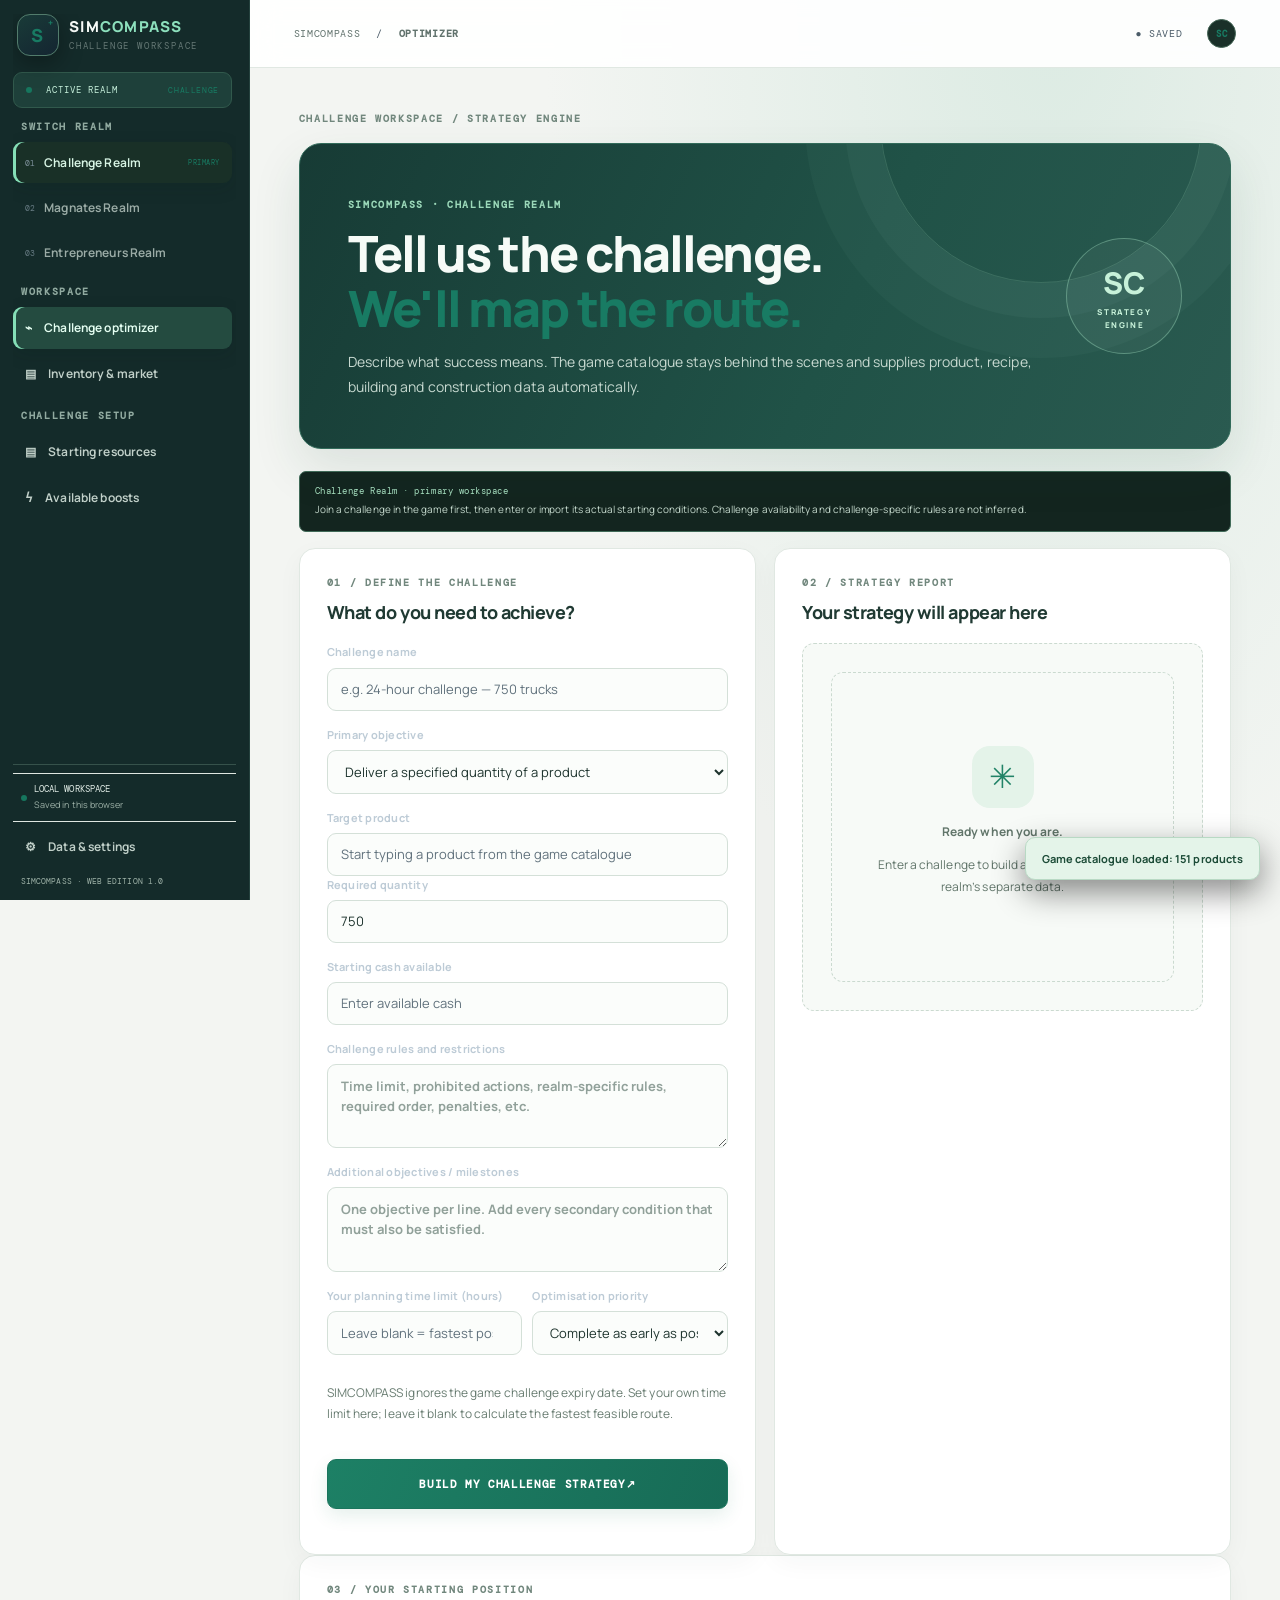
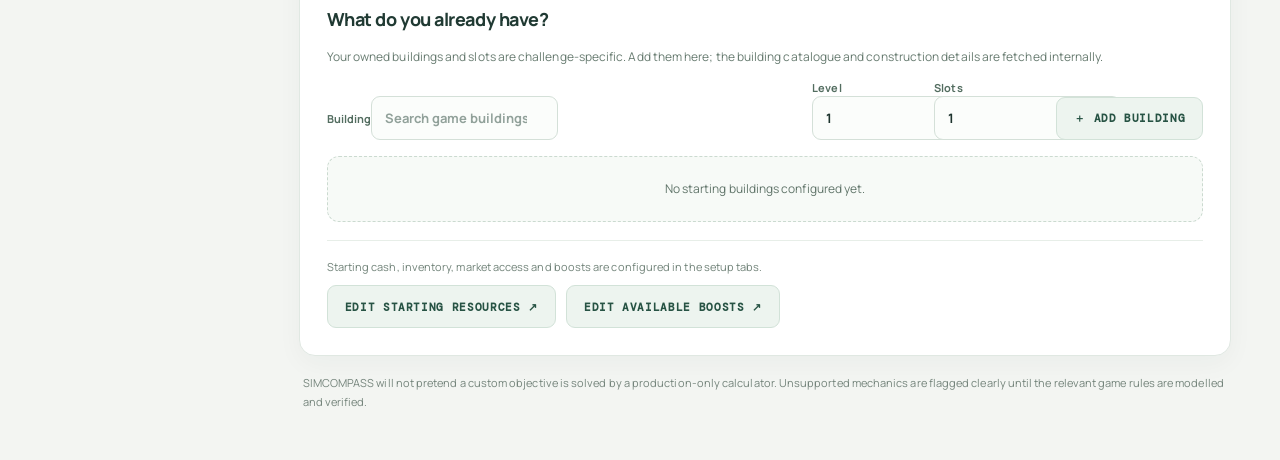
==== index.html @ bd87b974 "Clarify user-controlled time limit and ignore game expiry" ====
<!doctype html>
<html lang="en"><head><meta charset="utf-8"><meta name="viewport" content="width=device-width,initial-scale=1"><meta name="theme-color" content="#0b1218"><meta name="description" content="SIMCOMPASS — Sim Companies production planning and Challenge Realm optimizer"><title>SIMCOMPASS | Challenge Control</title><link rel="stylesheet" href="styles.css"></head>
<body><div class="layout">
<aside class="sidebar" id="sidebar"><div class="sidebar-scroll"><a class="brand" href="#"><span class="mark">S<span>+</span></span><span>SIM<span class="mint">COMPASS</span><small>CHALLENGE CONTROL</small></span></a><div class="realm"><i></i> ACTIVE REALM <b id="activeRealmLabel">CHALLENGE</b></div><p class="navlabel">SWITCH REALM</p><nav class="realm-switcher" aria-label="Game realm selector"><button class="nav realm-choice active" data-realm="challenge"><span>01</span> Challenge Realm <small>PRIMARY</small></button><button class="nav realm-choice" data-realm="magnates"><span>02</span> Magnates Realm</button><button class="nav realm-choice" data-realm="entrepreneurs"><span>03</span> Entrepreneurs Realm</button></nav><p class="navlabel">WORKSPACE</p><nav><button class="nav active" data-page="optimizer">⌁　Challenge optimizer</button><button class="nav" data-page="inventory">▤　Inventory & market</button></nav><p class="navlabel">CHALLENGE SETUP</p><nav><button class="nav" data-page="inventory">▤　Starting resources</button><button class="nav" data-page="boosts">ϟ　Available boosts</button></nav></div><div class="sidebottom"><div class="local"><i></i><span><b>LOCAL WORKSPACE</b><small>Saved in this browser</small></span></div><button class="nav" data-page="settings">⚙　Data & settings</button><small class="version">SIMCOMPASS · WEB EDITION 1.0</small></div></aside>
<main><header class="top"><button id="menu" class="menubtn">☰</button><div>SIMCOMPASS <span>/</span> <b id="crumb">OPTIMIZER</b></div><div class="topright"><span id="saved">● SAVED</span><b class="avatar">SC</b></div></header><div class="content">
<section class="page" id="dashboard"><p class="eyebrow">COMMAND CENTER / 01</p><div class="hero"><div><h1>Plan smarter.<br><em>Finish faster.</em></h1><p>Your Sim Companies Challenge Realm operations, brought into one control room.</p></div><div class="seal">SC<small>STRATEGY<br>CONSOLE</small></div></div><div class="notice"><b>i</b><span><strong>Workspace ready. Add verified game data to begin.</strong><small>SIMCOMPASS does not invent product recipes, building times or market prices. Populate the database with current in-game values.</small></span></div>
<div class="sectiontitle"><div><p class="eyebrow">AT A GLANCE</p><h2>Operations overview</h2></div><small>YOUR WORKSPACE</small></div><div class="stats"><article><label>PRODUCTS</label><strong id="nProducts">0</strong><small>Product records</small></article><article><label>RECIPES</label><strong id="nRecipes">0</strong><small>Production routes</small></article><article><label>BUILDING SLOTS</label><strong id="nBuildings">0</strong><small>Configured capacity</small></article><article><label>BOOSTS</label><strong id="nBoosts">0</strong><small>Saved boost records</small></article></div>
<div class="columns"><article class="panel"><p class="eyebrow">QUICK ACCESS</p><h3>Strategy workspace</h3><button class="quick" data-go="optimizer"><b>⌁</b><span><strong>Launch challenge optimizer</strong><small>Calculate a production plan</small></span>↗</button><button class="quick" data-go="inventory"><b>▤</b><span><strong>Update inventory & market</strong><small>Stock, prices and availability</small></span>↗</button><button class="quick" data-go="boosts"><b>ϟ</b><span><strong>Configure boosts</strong><small>Duration and stacking behavior</small></span>↗</button></article><article class="panel"><p class="eyebrow">DATA READINESS</p><h3>Database checklist</h3><div class="progress"><i id="progress"></i></div><div id="checklist"></div><small class="hint">Results depend on the accuracy and completeness of your entered data.</small></article></div><footer>INDEPENDENT COMMUNITY TOOL · NOT AFFILIATED WITH SIM COMPANIES</footer></section>
<section class="page active" id="optimizer">
<p class="eyebrow">CHALLENGE WORKSPACE / STRATEGY ENGINE</p>
<div class="challenge-hero"><div><span class="eyebrow">SIMCOMPASS · CHALLENGE REALM</span><h1>Tell us the challenge.<br><em>We'll map the route.</em></h1><p class="sub">Describe what success means. The game catalogue stays behind the scenes and supplies product, recipe, building and construction data automatically.</p></div><div class="challenge-orbit"><span>SC</span><small>STRATEGY<br>ENGINE</small></div></div>
<div class="realm-notice" id="realmModeNotice"><strong>Challenge Realm · primary workspace</strong> Join a challenge in the game first, then enter or import its actual starting conditions. SIMCOMPASS will not assume a challenge exists before you join one.</div><div class="challenge-grid">
<article class="panel challenge-input-panel">
<p class="eyebrow">01 / DEFINE THE CHALLENGE</p><h3>What do you need to achieve?</h3>
<form id="challengeForm" class="form">
<label>Challenge name<input id="challengeTitle" placeholder="e.g. 24-hour challenge — 750 trucks"></label>
<label>Primary objective<select id="objectiveType">
<option value="deliver">Deliver a specified quantity of a product</option>
<option value="revenue">Generate a revenue target</option>
<option value="profit">Earn a net profit target</option>
<option value="company_value">Reach a company value / valuation</option>
<option value="research">Complete research / unlock technology</option>
<option value="construction">Build or upgrade specified buildings</option>
<option value="assets">Acquire or hold specified assets</option>
<option value="contracts">Complete contracts / orders</option>
<option value="multi">Multiple objectives / milestone challenge</option>
<option value="custom">Other / custom challenge</option>
</select></label>
<div id="deliverFields"><label>Target product<input id="target" list="productNames" placeholder="Start typing a product from the game catalogue"><datalist id="productNames"></datalist></label><label>Required quantity<input id="quantity" type="number" min="0.0001" step="any" value="750"></label></div>
<div id="genericFields" hidden><label>Exact success condition<textarea id="goalDescription" rows="3" placeholder="Describe the target exactly as shown in the challenge, including thresholds and conditions."></textarea></label><div class="two"><label>Target amount / threshold<input id="goalAmount" type="number" min="0" step="any" placeholder="If applicable"></label><label>Unit / measurement<input id="goalUnit" placeholder="e.g. cash, points, buildings"></label></div></div>
<label>Starting cash available<input id="budget" type="number" min="0" step="any" placeholder="Enter available cash"></label>
<label>Challenge rules and restrictions<textarea id="challengeRules" rows="3" placeholder="Time limit, prohibited actions, realm-specific rules, required order, penalties, etc."></textarea></label>
<label>Additional objectives / milestones<textarea id="extraObjectives" rows="3" placeholder="One objective per line. Add every secondary condition that must also be satisfied."></textarea></label>
<div class="two"><label>Your planning time limit (hours)<input id="deadline" type="number" min="0.01" step="any" placeholder="Leave blank = fastest possible"></label><label>Optimisation priority<select id="objective"><option value="time">Complete as early as possible</option><option value="cost">Minimise cash required</option><option value="balanced">Balanced time and cash</option></select></label></div>
<p class="muted">SIMCOMPASS ignores the game challenge expiry date. Set your own time limit here; leave it blank to calculate the fastest feasible route.</p><button class="primary" type="submit">BUILD MY CHALLENGE STRATEGY <span>↗</span></button>
</form></article>
<article class="panel challenge-output-panel"><p class="eyebrow">02 / STRATEGY REPORT</p><h3 id="resultTitle">Your strategy will appear here</h3><div id="result" class="empty strategy-empty"><div class="empty-icon">✳</div><b>Ready when you are.</b><p>Once you enter the challenge, SIMCOMPASS will check the available game data, identify missing inputs and build a plan only where the mechanics and data support it.</p></div></article>
</div>
<article class="panel setup-panel"><div class="panel-heading"><div><p class="eyebrow">03 / YOUR STARTING POSITION</p><h3>What do you already have?</h3><p class="muted">Your owned buildings and slots are challenge-specific. Add them here; the building catalogue and construction details are fetched internally.</p></div></div>
<div class="owned-building-entry"><label>Building<input id="ownedBuildingName" list="buildingNames" placeholder="Search game buildings"><datalist id="buildingNames"></datalist></label><label>Level<input id="ownedBuildingLevel" type="number" min="1" step="1" value="1"></label><label>Slots<input id="ownedBuildingSlots" type="number" min="0" step="1" value="1"></label><button class="secondary" id="addOwnedBuilding" type="button">＋ ADD BUILDING</button></div>
<div id="ownedBuildingList" class="owned-building-list"><p class="empty">No starting buildings configured yet.</p></div>
<div class="setup-footer"><span>Starting cash, inventory, market access and boosts are configured in the setup tabs.</span><button class="secondary" data-go="inventory">EDIT STARTING RESOURCES ↗</button><button class="secondary" data-go="boosts">EDIT AVAILABLE BOOSTS ↗</button></div>
</article>
<p class="engine-disclaimer">SIMCOMPASS will not pretend a custom objective is solved by a production-only calculator. Unsupported mechanics are flagged clearly until the relevant game rules are modelled and verified.</p>
</section>
<section class="page" id="products"><div class="pagehead"><div><p class="eyebrow">DATABASE / 03</p><h1>Product <em>catalogue</em></h1><p class="sub">Create and maintain product records.</p></div><button class="primary" data-add="products">＋ ADD PRODUCT</button></div><article class="panel"><div class="toolbar"><input id="searchProducts" placeholder="Search products…"><span id="productCount">0 records</span></div><div class="tablewrap"><table><thead><tr><th>PRODUCT</th><th>CATEGORY</th><th>UNIT</th><th>STATUS</th><th></th></tr></thead><tbody id="productsTable"></tbody></table></div></article></section>
<section class="page" id="recipes"><div class="pagehead"><div><p class="eyebrow">DATABASE / 04</p><h1>Production <em>recipes</em></h1><p class="sub">One product can have multiple production routes.</p></div><button class="primary" data-add="recipes">＋ ADD RECIPE</button></div><article class="panel"><div class="tablewrap"><table><thead><tr><th>OUTPUT</th><th>BUILDING</th><th>OUTPUT / RUN</th><th>DURATION</th><th>INPUTS</th><th></th></tr></thead><tbody id="recipesTable"></tbody></table></div></article></section>
<section class="page" id="buildings"><div class="pagehead"><div><p class="eyebrow">DATABASE / 05</p><h1>Building <em>manager</em></h1><p class="sub">Record production buildings, levels and available slots.</p></div><button class="primary" data-add="buildings">＋ ADD BUILDING</button></div><article class="panel"><div class="tablewrap"><table><thead><tr><th>BUILDING</th><th>CONSTRUCTION TIME</th><th>OWNED LEVEL</th><th>OWNED SLOTS</th><th>PRODUCTS</th><th>GAME DATA</th><th></th></tr></thead><tbody id="buildingsTable"></tbody></table></div></article></section>
<section class="page" id="boosts"><div class="pagehead"><div><p class="eyebrow">STRATEGY / 06</p><h1>Boost <em>manager</em></h1><p class="sub">Store multiple boosts, their effect, duration and stacking mode.</p></div><button class="primary" data-add="boosts">＋ ADD BOOST</button></div><article class="panel"><div class="tablewrap"><table><thead><tr><th>BOOST</th><th>SPEED BONUS</th><th>DURATION</th><th>STACKING</th><th></th></tr></thead><tbody id="boostsTable"></tbody></table></div></article><article class="panel note" id="boostRulesPanel"><p class="eyebrow">EFFECT-SCOPED BOOST SCHEDULER</p><h3>Configure boost coverage</h3><form id="boostRulesForm" class="form"><label>Boost name<input id="boostRuleName" required placeholder="e.g. Challenge-wide 2× boost"></label><div class="two"><label>Multiplier<input id="boostRuleMultiplier" type="number" min="0.01" step="any" value="2" required></label><label>Stacking rule<select id="boostRuleStack"><option value="multiply">Multiplicative</option><option value="add">Additive bonus</option><option value="highest">Highest effect only</option><option value="independent">Independent effects</option></select></label></div><div class="two"><label>Starts at<input id="boostRuleStart" type="datetime-local"></label><label>Ends at<input id="boostRuleEnd" type="datetime-local"></label></div><p class="eyebrow">SELECT AFFECTED SYSTEMS</p><div class="boost-effects"><label><input type="checkbox" id="boostProduction" checked> Production</label><label><input type="checkbox" id="boostRetail" checked> Retail</label><label><input type="checkbox" id="boostConstruction"> Construction</label><label><input type="checkbox" id="boostUpgrades"> Upgrades</label><label><input type="checkbox" id="boostMarket"> Market transactions</label></div><button class="primary">SAVE BOOST RULE</button></form><div id="boostRulesList" class="boost-rules-list"></div><p class="hint">Enter the actual game effect and timing. Unchecked categories remain unaffected.</p></article></section>
<section class="page" id="inventory"><div class="pagehead"><div><p class="eyebrow">OPERATIONS / 07</p><h1>Inventory <em>& market</em></h1><p class="sub">A clean view of what you own and the latest captured market prices.</p></div><button class="primary" data-add="inventory">＋ ADD STOCK</button></div><article class="panel"><div class="tablewrap"><table><thead><tr><th>PRODUCT</th><th>INVENTORY</th><th>MARKET PRICE / UNIT</th><th></th></tr></thead><tbody id="inventoryTable"></tbody></table></div></article></section>
<section class="page" id="settings"><p class="eyebrow">CONFIGURATION / 08</p><h1>Data & <em>settings</em></h1><p class="sub">Export backups, import data packages and preserve your workspace.</p><div class="columns"><article class="panel"><p class="eyebrow">PORTABLE DATA</p><h3>Backup & restore</h3><p class="muted">Export all records to JSON or import a previous backup.</p><button class="primary" id="export">EXPORT WORKSPACE ↓</button><label class="secondary filelabel">IMPORT JSON BACKUP<input type="file" id="import" accept=".json,application/json" hidden></label></article><article class="panel"><p class="eyebrow">REALM DATA BRIDGE</p><h3 id="realmBridgeTitle">Challenge Realm data</h3><p class="muted">Each realm has its own isolated SIMCOMPASS workspace. Import a SIMCOMPASS JSON backup for the selected realm; raw Sim Companies API responses are not yet supported by the import adapter.</p><div class="kv"><span>Selected realm</span><b id="bridgeRealmName">Challenge Realm</b></div><div class="kv"><span>Account connection</span><b class="amber">Not connected</b></div><div class="kv"><span>Sync method</span><b>Verified data import</b></div><div class="kv"><span>Realm isolation</span><b>Enabled</b></div><label class="secondary filelabel">IMPORT REALM BACKUP<input type="file" id="realmImport" accept=".json,application/json" hidden></label><div class="api-capture"><p class="eyebrow">LIVE GAME CONNECTION TEST</p><h4>Test automatic building-data access</h4><p class="muted">Tests the game’s read-only buildings endpoint using your existing browser session. If the browser blocks cross-site access, SIMCOMPASS will explain the limitation. This test does not place orders or change the game.</p><button class="primary" type="button" id="testLiveConnection">TEST LIVE BUILDINGS CONNECTION</button><div id="liveConnectionStatus" class="api-json-result" aria-live="polite">Not tested yet. One request maximum every five minutes.</div></div><div class="api-capture"><p class="eyebrow">AUTOMATIC API MAP</p><h4>Captured game data endpoints</h4><p class="muted">The connector records endpoint paths and JSON field names only. It does not copy cash, inventory or other private values in discovery mode.</p><div id="apiDiscoverySummary" class="api-json-result">No endpoint map imported yet.</div><button class="secondary" type="button" id="exportCapturedFeeds">COPY CAPTURED FEEDS ⧉</button></div><div class="api-capture"><p class="eyebrow">READ-ONLY API DISCOVERY</p><h4>Capture this realm's game data</h4><p class="muted">Paste the JSON response body from a Sim Companies data request. SIMCOMPASS will inspect its structure and save a local snapshot. It will not execute game actions or import credentials.</p><label for="apiJsonInput">API response JSON</label><textarea id="apiJsonInput" rows="7" placeholder='Paste only the response body here — not request headers, cookies, or tokens.' spellcheck="false"></textarea><button class="primary" type="button" id="analyzeApiJson">ANALYZE & SAVE SNAPSHOT</button><div id="apiJsonResult" class="api-json-result" aria-live="polite">No API response analysed yet.</div><details><summary>How to capture a response safely</summary><ol><li>Open Sim Companies and switch to the realm you want to inspect.</li><li>Press F12 in Chrome and select the Network tab, then choose Fetch/XHR.</li><li>Refresh the game page and open a request whose response clearly contains company, inventory, building or challenge data.</li><li>Copy only the Response body (JSON) and paste it above. Never copy Request Headers, Cookies, Authorization values or tokens.</li><li>Repeat separately for each realm. For Challenge Realm, join a challenge first so its challenge-specific data exists.</li></ol></details></div><p class="hint">Raw API responses are stored as isolated snapshots until their fields are verified and mapped. Never paste passwords, cookies, request headers, session tokens or authentication secrets. Live account linking is not enabled: Sim Companies does not publish a supported third-party OAuth flow, and its API guide restricts access to GET requests with a maximum of one request every five minutes.</p></article><article class="panel"><p class="eyebrow">APPLICATION STATUS</p><h3>Data integrity</h3><p class="muted">This is a browser-based local-first application. Each realm is stored separately in this browser; data is not automatically synchronized between devices.</p><div class="kv"><span>Schema</span><b>2.0 · realm-isolated</b></div><div class="kv"><span>Storage</span><b>Local browser storage</b></div><div class="kv"><span>Game data sync</span><b class="amber">Import / manual entry</b></div></article></div><article class="panel danger"><h3>Reset workspace</h3><p class="muted">Permanently clear all SIMCOMPASS records saved in this browser. Export a backup first if needed.</p><button class="dangerbtn" id="reset">RESET LOCAL DATA</button></article></section>

<section class="page" id="retail">
<p class="eyebrow">REVENUE ENGINE / 09</p><h1>Retail <em>pricing lab</em></h1>
<p class="sub">Test below-average retail prices against observed sales rates. Compare cash generation and contribution profit before committing inventory.</p>
<div class="retail-grid">
<article class="panel"><p class="eyebrow">PRODUCT SCENARIO</p><h3>Configure a retail test</h3>
<form id="retailForm" class="form">
<label>Finished product<input id="retailProduct" placeholder="e.g. Truck" required></label>
<div class="two"><label>Challenge Realm average price<input id="avgPrice" type="number" min="0.01" step="any" required></label><label>Unit cost / acquisition cost<input id="unitCost" type="number" min="0" step="any" required></label></div>
<div class="two"><label>Units available for retail<input id="retailStock" type="number" min="0" step="any" required></label><label>Units reserved for challenge<input id="reservedQty" type="number" min="0" step="any" value="0"></label></div>
<p class="eyebrow">PRICE TESTS — ENTER 2 OR 3 PRICES BELOW AVERAGE</p>
<div class="price-test"><label>Option A · selling price<input id="priceA" type="number" min="0.01" step="any" required></label><label>Expected sales / hour<input id="rateA" type="number" min="0" step="any" required placeholder="Enter observed estimate"></label></div>
<div class="price-test"><label>Option B · selling price<input id="priceB" type="number" min="0.01" step="any" required></label><label>Expected sales / hour<input id="rateB" type="number" min="0" step="any" required placeholder="Enter observed estimate"></label></div>
<div class="price-test"><label>Option C · selling price<input id="priceC" type="number" min="0.01" step="any" placeholder="Optional"></label><label>Expected sales / hour<input id="rateC" type="number" min="0" step="any" placeholder="Optional"></label></div>
<label>Retail boost multiplier<input id="retailMultiplier" type="number" min="0.01" step="any" value="1"></label>
<button class="primary">COMPARE PRICE STRATEGIES ↗</button></form>
<p class="hint">Sales rates must come from your observations or reliable challenge data. SIMCOMPASS will not invent demand based on price.</p></article>
<article class="panel"><p class="eyebrow">DECISION SUPPORT</p><h3 id="retailResultTitle">Awaiting price tests</h3><div id="retailResults" class="empty">Enter at least two price points and their expected sales rates to compare cash recovery, total contribution and sell-through time.</div></article>
</div>
<article class="panel note"><b>How the comparison works</b><p>Cash generation is price × units sold over time. Contribution profit is (selling price − unit cost) × units sold. Challenge-reserved stock is excluded from retail inventory. Retail boosts affect the sales-rate estimate only when the boost's verified game mechanic changes retail throughput.</p></article>
</section>
<section class="page" id="timeline">
<p class="eyebrow">EXECUTION / 10</p><h1>Action <em>timeline</em></h1><p class="sub">A live operations log for purchases, production, retail sales, construction, boosts and challenge deliveries.</p>
<article class="panel"><div class="pagehead"><div><p class="eyebrow">CHALLENGE OPERATIONS</p><h3>Action queue</h3></div></div>
<form id="actionForm" class="action-form"><input id="actionTime" type="datetime-local" required><select id="actionType"><option>Purchase</option><option>Start production</option><option>Production complete</option><option>Retail sale</option><option>Construction</option><option>Upgrade</option><option>Activate boost</option><option>Challenge delivery</option><option>Other</option></select><input id="actionDetail" placeholder="Product, quantity, building or instruction" required><button class="secondary">ADD TO QUEUE</button></form>
<div id="actionList" class="action-list"><div class="empty">No actions scheduled yet. Add your first action.</div></div></article>
<article class="panel note"><b>Execution tracking</b><p>Mark actions complete as you perform them. If actual cash, stock, production time or retail sales differ from the plan, update the challenge inputs and recalculate before following later steps.</p></article>
</section></div></main></div>
<div class="overlay" id="overlay"><div class="modal"><div class="modalhead"><div><p class="eyebrow">DATABASE ENTRY</p><h3 id="modalTitle">Add record</h3></div><button id="close" class="x">×</button></div><form id="recordForm"><div id="fields" class="form"></div><div class="modalactions"><button type="button" class="secondary" id="cancel">CANCEL</button><button class="primary">SAVE RECORD</button></div></form></div></div><div class="toast" id="toast"></div><script src="app.js"></script><script src="advanced.js"></script><script src="game-connector.js"></script></body></html>
---- styles.css ----
@import url('https://fonts.googleapis.com/css2?family=DM+Mono:wght@400;500&family=Manrope:wght@400;500;600;700;800&display=swap');
:root{--bg:#0a1118;--panel:#111c26;--line:#263744;--text:#e8eff2;--muted:#8fa0ac;--mint:#9de3c2;--green:#4db98b;--amber:#e7bd79;--red:#e38b8b;--mono:"DM Mono",monospace;--font:Inter,Segoe UI,Arial,sans-serif}*{box-sizing:border-box}body{margin:0;background:var(--bg);color:var(--text);font:14px var(--font)}.sidebar{position:fixed;inset:0 auto 0 0;width:250px;background:#0d161f;border-right:1px solid var(--line);padding:25px 17px;display:flex;flex-direction:column;z-index:5}.brand{display:flex;gap:10px;align-items:center;color:var(--text);text-decoration:none;font-weight:800;letter-spacing:1.5px;font-size:14px;margin:0 0 28px 4px}.brand .mint{color:var(--mint)}.brand small{display:block;color:var(--muted);font:9px var(--mono);letter-spacing:1.3px;margin-top:4px}.mark{width:38px;height:38px;border:1px solid #527c6c;border-radius:10px;display:grid;place-items:center;color:var(--mint);font-size:18px;position:relative}.mark span{position:absolute;right:4px;top:2px;font-size:9px}.realm{font:9px var(--mono);color:var(--mint);background:#142720;border:1px solid #315344;padding:10px;border-radius:5px;margin-bottom:25px}.realm i,.local i{display:inline-block;width:6px;height:6px;background:var(--green);border-radius:50%;margin-right:7px}.navlabel,.eyebrow{font:9px var(--mono);letter-spacing:1.5px;color:#80919d}.navlabel{margin:0 8px 9px}.sidebar nav{display:grid;gap:4px;margin-bottom:24px}.nav{width:100%;border:0;background:transparent;color:#a2b0b9;text-align:left;padding:11px 10px;border-radius:5px;font:600 11px var(--font);cursor:pointer}.nav:hover,.nav.active{background:#1a2c36;color:#eff8f3}.nav.active{box-shadow:inset 2px 0 var(--mint)}.sidebottom{margin-top:auto}.local{border-block:1px solid var(--line);padding:14px 8px;display:flex;align-items:center;margin-bottom:8px}.local b,.local small{display:block}.local b{font:9px var(--mono)}.local small{font-size:9px;color:var(--muted);margin-top:3px}.version{display:block;padding:17px 8px 0;color:#62717c;font:8px var(--mono)}main{margin-left:250px;min-height:100vh}.top{height:64px;border-bottom:1px solid var(--line);display:flex;align-items:center;justify-content:space-between;padding:0 38px;background:#0d161f;color:#82919c;font:9px var(--mono)}.top span{color:#4b5c68;padding:0 9px}.topright{display:flex;align-items:center;gap:16px;color:var(--mint)}.avatar{display:grid;place-items:center;border:1px solid #426454;background:#1a3029;width:29px;height:29px;border-radius:50%;font-size:9px}.menubtn{display:none}.content{max-width:1400px;margin:auto;padding:37px 40px 25px}.page{display:none}.page.active{display:block}.eyebrow{margin:0 0 13px}.hero{display:flex;justify-content:space-between;align-items:center;margin:12px 0 25px}.hero h1,h1{font-size:clamp(34px,4vw,47px);letter-spacing:-2px;line-height:1.12;margin:0;font-weight:750}.hero h1 em,h1 em{font-style:normal;color:var(--mint)}.hero p,.sub{font-size:12px;color:#95a5af;line-height:1.8;margin:10px 0 0}.seal{width:100px;height:100px;border:1px solid #365346;border-radius:50%;display:grid;align-content:center;justify-items:center;color:var(--mint);font-size:24px;font-weight:800;transform:rotate(-10deg);margin-right:35px}.seal small{font:8px var(--mono);text-align:center;line-height:1.5}.notice{display:flex;gap:12px;align-items:start;padding:14px 16px;border:1px solid #345344;background:#14251f;border-radius:6px;margin:25px 0 34px}.notice>b{width:18px;height:18px;border:1px solid #668a75;border-radius:50%;display:grid;place-items:center;color:var(--mint);font:10px var(--mono);flex:none}.notice strong,.notice small{display:block}.notice strong{font-size:10px}.notice small{font-size:10px;color:#93a99d;margin-top:4px;line-height:1.6}.sectiontitle,.pagehead{display:flex;align-items:end;justify-content:space-between;margin-bottom:16px}.sectiontitle h2{font-size:19px;margin:4px 0}.sectiontitle>small{font:9px var(--mono);color:#667782}.stats{display:grid;grid-template-columns:repeat(4,1fr);gap:12px}.stats article,.panel{background:var(--panel);border:1px solid var(--line);border-radius:7px}.stats article{padding:16px;min-height:110px}.stats label{display:block;color:#8c9ca7;font:9px var(--mono)}.stats strong{display:block;font-size:28px;margin:8px 0 1px}.stats small{font-size:9px;color:#71818d}.columns{display:grid;grid-template-columns:1.05fr .95fr;gap:14px;margin-top:15px}.panel{padding:20px}.panel h3{font-size:15px;margin:5px 0 17px}.quick{width:100%;display:flex;align-items:center;gap:12px;background:transparent;border:0;border-top:1px solid #293a46;padding:13px 2px;color:var(--text);text-align:left;cursor:pointer}.quick>b{width:31px;height:31px;background:#1d322d;color:var(--mint);border-radius:5px;display:grid;place-items:center;font-size:17px}.quick span{flex:1}.quick strong,.quick small{display:block}.quick strong{font-size:10px}.quick small{font-size:9px;color:var(--muted);margin-top:4px}.quick{font-size:14px;color:var(--mint)}.progress{height:4px;background:#2a3b45;border-radius:4px;margin:4px 0 14px}.progress i{display:block;height:100%;width:0;background:var(--green)}.check{display:flex;align-items:center;gap:9px;border-top:1px solid #293a46;padding:10px 0;font-size:10px}.check i{width:7px;height:7px;border:1px solid #71818d;border-radius:50%}.check.done i{background:var(--green);border-color:var(--green)}.check small{margin-left:auto;color:var(--muted);font:8px var(--mono)}.hint{display:block;color:var(--amber);font-size:9px;line-height:1.6;margin-top:10px}footer{text-align:center;color:#556570;font:8px var(--mono);padding-top:25px}.form{display:grid;gap:13px}.form label{display:grid;gap:7px;font-size:10px;color:#a3b0b8;font-weight:600}.form input,.form select,.toolbar input{width:100%;background:#0c151d;border:1px solid #30414e;border-radius:5px;color:var(--text);padding:11px;font:11px var(--font);outline:none}.form input:focus,.form select:focus,.toolbar input:focus{border-color:#6da98f}.form input::placeholder{color:#60717c}.two{display:grid;grid-template-columns:1fr 1fr;gap:10px}.primary,.secondary,.dangerbtn{border:1px solid #579879;background:var(--mint);color:#102018;border-radius:5px;padding:11px 14px;font:800 9px var(--mono);cursor:pointer;display:inline-flex;align-items:center;justify-content:center}.primary:hover{background:#b7f0d3}.secondary{background:#1b2a35;border-color:#3b505d;color:#c5d0d6}.empty{padding:35px 18px;text-align:center;color:#91a1ab;font-size:10px;line-height:1.8}.note{margin-top:14px}.note p,.muted{font-size:10px;color:var(--muted);line-height:1.8}.pagehead{margin:12px 0 24px}.pagehead h1{font-size:39px}.pagehead .sub{margin-top:6px}.toolbar{display:flex;align-items:center;justify-content:space-between;margin-bottom:14px;color:var(--muted);font:9px var(--mono)}.toolbar input{max-width:270px}table{width:100%;border-collapse:collapse;white-space:nowrap}th{text-align:left;padding:12px;border-bottom:1px solid #344550;color:#8c9ca6;font:9px var(--mono)}td{padding:13px 12px;border-bottom:1px solid #273844;color:#c4cfd5;font-size:10px}.emptycell{text-align:center;color:#7d8c97;padding:30px}.delete{background:transparent;border:0;color:var(--red);cursor:pointer;font:9px var(--mono)}.tablewrap{overflow:auto}.filelabel{margin-left:8px}.kv{display:flex;justify-content:space-between;padding:11px 0;border-top:1px solid #2a3a46;color:var(--muted);font-size:10px}.kv b{color:#c6d1d7}.amber{color:var(--amber)!important}.danger{margin-top:14px;border-color:#573b40}.dangerbtn{background:#3a2226;border-color:#75474c;color:#efb0b0}.overlay{display:none;position:fixed;inset:0;background:#020609c9;z-index:10;align-items:center;justify-content:center;padding:18px}.overlay.open{display:flex}.modal{width:min(500px,100%);max-height:90vh;overflow:auto;background:#111c26;border:1px solid #3b4d58;border-radius:9px;padding:22px}.modalhead{display:flex;justify-content:space-between;align-items:start;margin-bottom:20px}.modalhead h3{margin:4px 0}.x{border:0;background:none;color:#b9c5cc;font-size:24px;cursor:pointer}.modalactions{display:flex;justify-content:end;gap:9px;margin-top:20px}.toast{position:fixed;right:20px;bottom:20px;padding:12px 16px;background:#c9efdc;color:#102219;border-radius:5px;font-size:11px;font-weight:700;opacity:0;transform:translateY(8px);transition:.2s;pointer-events:none}.toast.show{opacity:1;transform:none}.danger p{margin-bottom:13px}@media(max-width:1000px){.content{padding:28px 24px}.top{padding:0 24px}.stats{grid-template-columns:repeat(2,1fr)}}@media(max-width:740px){.sidebar{transform:translateX(-100%);transition:.2s}.sidebar.open{transform:none}main{margin:0}.menubtn{display:block;background:none;color:var(--text);border:0;font-size:18px}.top{padding:0 15px}.content{padding:24px 15px}.seal{display:none}.columns,.two{grid-template-columns:1fr}.pagehead{align-items:start;flex-direction:column;gap:12px}.pagehead h1{font-size:34px}.stats{gap:8px}.stats article{padding:12px}.stats strong{font-size:24px}.toolbar input{max-width:190px}.modal{padding:17px}}
.product-cell{display:flex;align-items:center;gap:9px}.game-icon{width:30px;height:30px;object-fit:contain;border-radius:5px;background:#1a2a34;padding:3px;flex:none}.game-icon.fallback{display:inline-grid;place-items:center;color:var(--mint);font-size:18px}.tablewrap a{color:var(--mint);font-size:9px;text-decoration:none}.tablewrap a:hover{text-decoration:underline}

/* SIMCOMPASS advanced workspace */
.retail-grid{display:grid;grid-template-columns:minmax(0,1.05fr) minmax(0,.95fr);gap:15px;margin-top:20px}.price-test{display:grid;grid-template-columns:1fr 1fr;gap:10px;padding:12px;border:1px solid var(--line);background:#0d1720;border-radius:7px}.retail-summary{display:grid;grid-template-columns:repeat(3,1fr);gap:8px;margin-bottom:16px}.retail-summary>div{background:#0c151d;border:1px solid var(--line);border-radius:6px;padding:12px}.retail-summary small,.retail-summary b{display:block}.retail-summary small{font:8px var(--mono);color:var(--muted)}.retail-summary b{font-size:17px;margin-top:7px}.recommendation{margin-top:16px;border:1px solid #416b59;background:#13251f;border-radius:7px;padding:14px;color:#d8f1e4;font-size:11px}.recommendation p{line-height:1.7;color:#b4c9bd}.recommendation small{color:#93a99d;line-height:1.6}.action-form{display:grid;grid-template-columns:1.1fr 1fr 2fr auto;gap:9px;margin:15px 0}.action-form input,.action-form select{min-width:0;background:#0c151d;border:1px solid #30414e;border-radius:5px;color:var(--text);padding:10px;font:10px var(--font)}.action-list{display:grid;gap:7px}.action-row{display:grid;grid-template-columns:30px 1.2fr 2fr auto;gap:10px;align-items:center;padding:12px;border:1px solid var(--line);border-radius:6px;background:#0d1720}.action-row.done{opacity:.58}.action-row.done .action-main{text-decoration:line-through}.action-check{border:1px solid #547966;background:#172b24;color:var(--mint);border-radius:50%;width:25px;height:25px;cursor:pointer}.action-when{font:9px var(--mono);color:#a6b7c0}.action-main b,.action-main span{display:block}.action-main b{font-size:10px}.action-main span{font-size:10px;color:var(--muted);margin-top:4px}.action-row .delete{padding:6px}.page .note{margin-top:15px}
@media(max-width:950px){.retail-grid{grid-template-columns:1fr}.action-form{grid-template-columns:1fr 1fr}.action-form input:nth-child(3){grid-column:1/-1}.action-row{grid-template-columns:28px 1fr auto}.action-main{grid-column:2}.action-row .delete{grid-column:3;grid-row:1/3}.action-when{grid-column:2}}
@media(max-width:560px){.price-test{grid-template-columns:1fr}.retail-summary{grid-template-columns:1fr}.action-form{grid-template-columns:1fr}.action-form input:nth-child(3){grid-column:auto}}

.boost-effects{display:grid;grid-template-columns:repeat(3,1fr);gap:9px;padding:12px;background:#0c151d;border:1px solid var(--line);border-radius:6px}.boost-effects label{display:flex;align-items:center;gap:7px;color:#c2d0d7;font-size:10px}.boost-effects input{accent-color:var(--mint)}.boost-rule{display:flex;align-items:center;justify-content:space-between;gap:12px;padding:12px 2px;border-top:1px solid var(--line)}.boost-rule b,.boost-rule span,.boost-rule small{display:block}.boost-rule b{font-size:11px}.boost-rule span{font-size:10px;color:var(--mint);margin-top:4px}.boost-rule small{font-size:9px;color:var(--muted);margin-top:4px}
@media(max-width:600px){.boost-effects{grid-template-columns:1fr 1fr}}

/* Editable owned-building capacity controls */
.building-edit{width:68px;min-width:58px;padding:8px 7px;background:#0b151d;border:1px solid #344956;border-radius:5px;color:var(--text);font:11px var(--mono);text-align:center}.building-edit:focus{outline:1px solid var(--mint);border-color:var(--mint)}#buildingsTable td{vertical-align:middle}


/* SIMCOMPASS visual refresh — editorial dashboard, stronger hierarchy, accessible controls */

:root{
 --bg:#080f19;--panel:#101c2b;--line:#26384a;--text:#edf4fa;--muted:#a3b2c1;
 --mint:#7ce7c0;--green:#45c99a;--amber:#f3c477;--red:#f08d98;
 --font:'Manrope',Inter,'Segoe UI',Arial,sans-serif;--mono:'DM Mono',monospace;
}
html{scroll-behavior:smooth}
body{font-family:var(--font);font-size:14px;line-height:1.55;letter-spacing:.005em;background:
 radial-gradient(ellipse at 75% -10%,rgba(55,125,120,.18),transparent 38%),
 radial-gradient(ellipse at 0% 70%,rgba(55,91,145,.12),transparent 36%),var(--bg)}
button,input,select,textarea{font:inherit}
button{transition:transform .18s ease,background .18s ease,border-color .18s ease,box-shadow .18s ease}
button:focus-visible,input:focus-visible,select:focus-visible,textarea:focus-visible,a:focus-visible{outline:2px solid var(--mint);outline-offset:3px}
.sidebar{background:rgba(9,17,28,.96);border-right-color:#24364a;padding:27px 17px}
.brand{font-size:15px;letter-spacing:1.25px;line-height:1.25}
.brand small{font-size:9px;letter-spacing:1.8px}
.mark{width:42px;height:42px;border-radius:13px;background:linear-gradient(145deg,#193b38,#142531);box-shadow:0 7px 24px #0005}
.realm{font-size:9px;letter-spacing:1px;border-radius:9px;padding:11px 12px;background:linear-gradient(100deg,#17342d,#152a2a)}
.nav{font-size:12px;font-weight:650;letter-spacing:.01em;padding:12px 12px;border-radius:9px;color:#aebdca}
.nav:hover{background:#172a3a;color:#fff;transform:translateX(2px)}
.nav.active{background:linear-gradient(100deg,#1b3b3a,#1b2c3b);color:#dffff3;box-shadow:inset 3px 0 var(--mint),0 5px 18px #0002}
.navlabel,.eyebrow{font-size:10px;letter-spacing:1.65px;font-weight:600}
main{background:transparent}
.top{height:68px;background:rgba(10,19,30,.86);backdrop-filter:blur(16px);padding-inline:clamp(20px,3.4vw,48px);font-size:10px;letter-spacing:.7px}
.topright{font-size:10px}
.content{max-width:1540px;padding:clamp(25px,3.4vw,48px) clamp(20px,3.8vw,54px) 32px}
.hero{min-height:230px;padding:clamp(25px,4vw,48px);border:1px solid #2b4553;border-radius:22px;overflow:hidden;position:relative;background:linear-gradient(115deg,rgba(22,52,57,.96),rgba(17,34,50,.95) 58%,rgba(21,39,57,.96));box-shadow:0 22px 60px #0003}
.hero:after{content:"";position:absolute;width:340px;height:340px;border:1px solid #8ce9c022;border-radius:50%;right:4%;top:-42%;box-shadow:0 0 0 34px #8ce9c00a,0 0 0 70px #8ce9c008;pointer-events:none}
.hero h1,h1{font-size:clamp(34px,4.4vw,54px);line-height:1.08;letter-spacing:-2.2px;font-weight:800}
.hero p,.sub{font-size:14px;line-height:1.8;color:#b2c1ce;max-width:720px}
.seal{position:relative;z-index:1;width:112px;height:112px;border-color:#75d7b65c;background:#ffffff08;font-weight:800}
.notice{border-radius:13px;border:1px solid #395448;background:linear-gradient(100deg,#152b29,#142330);padding:17px 19px}
.notice strong{font-size:13px}.notice small{font-size:12px;line-height:1.6}
.sectiontitle{margin:38px 0 17px}.sectiontitle h2{font-size:22px;letter-spacing:-.7px;margin:0}
.stats{gap:14px}.stats article,.panel{background:linear-gradient(155deg,rgba(20,34,50,.97),rgba(15,27,41,.98));border:1px solid #2a3e51;border-radius:16px;box-shadow:0 12px 34px #0002}
.stats article{padding:20px;min-height:125px;transition:transform .2s,border-color .2s}
.stats article:hover,.panel:hover{border-color:#3e5b68}
.stats article:hover{transform:translateY(-3px)}
.stats label{font:10px var(--mono);letter-spacing:1.1px;color:#9aabba}
.stats strong{font-size:34px;letter-spacing:-1.5px;font-weight:800;color:#e9fff6}
.stats small{font-size:11px;color:#9babb9}
.panel{padding:clamp(18px,2.2vw,27px);margin-bottom:18px}
.panel h3{font-size:18px;letter-spacing:-.45px;font-weight:750;margin:0 0 17px}
.panel .eyebrow{margin-bottom:10px}
.columns{gap:18px}
.quick{padding:16px 13px;border:1px solid transparent;border-bottom-color:#2a3c4d;border-radius:9px;font-size:12px}
.quick:hover{background:#1b3040;border-color:#355363;transform:translateX(3px)}
.quick>b{width:36px;height:36px;border-radius:10px;background:#203c3b;color:var(--mint);font-size:17px}
.quick strong{font-size:13px}.quick small{font-size:11px}
footer{font-size:9px;letter-spacing:1px;padding-top:26px}
.form{gap:15px}.form label,.modal .form label{font-size:11px;letter-spacing:.25px;font-weight:700;color:#bdcbd6;gap:7px}
input,select,textarea{min-height:43px;padding:11px 13px!important;border:1px solid #34495c!important;border-radius:9px!important;background:#0b1724!important;color:#eff7fb!important;font-size:13px!important;box-shadow:inset 0 1px 2px #0002}
input::placeholder,textarea::placeholder{color:#718596}
input:hover,select:hover,textarea:hover{border-color:#527184!important}
input:focus,select:focus,textarea:focus{border-color:#78dcb9!important;box-shadow:0 0 0 3px #72e1b51c!important}
.primary,.secondary,.dangerbtn{min-height:43px;border-radius:9px;padding:12px 17px;font-size:11px;font-weight:800;letter-spacing:.65px;cursor:pointer}
.primary{background:linear-gradient(110deg,#83e7c2,#56cba6);color:#09221d;border:1px solid #a1f2d4;box-shadow:0 7px 20px #4ac99a20}
.primary:hover{transform:translateY(-2px);box-shadow:0 10px 25px #4ac99a35;filter:brightness(1.04)}
.secondary{background:#1b2c3d;color:#d8e6ee;border:1px solid #3b5367}
.secondary:hover{background:#263d50;border-color:#6a879a}
.dangerbtn{background:#512c37;color:#ffe6e9;border:1px solid #854957}
.toolbar{gap:15px;margin-bottom:15px}.toolbar input{max-width:380px}
table{border-collapse:separate;border-spacing:0;width:100%;font-size:12px}
th{font:10px var(--mono);letter-spacing:.9px;color:#9bafbd;background:#142536;padding:14px 13px}
td{padding:13px;border-bottom:1px solid #26394a;color:#d8e4ec}
tbody tr{transition:background .15s}tbody tr:hover{background:#1b3040}
.tablewrap{border:1px solid #2a3d50;border-radius:11px;overflow:auto}
.badge,.tag{border-radius:99px}
.empty{border:1px dashed #3a5062;border-radius:12px;background:#0d1a28;padding:22px;color:#a9bac7;font-size:12px;line-height:1.7}
.note{background:linear-gradient(110deg,#172b32,#142333);border-color:#314c55}
.note p,.muted,.hint{font-size:12px;line-height:1.75;color:#a7b7c4}
.pagehead{align-items:center;gap:18px;margin-bottom:22px}
.pagehead .sub{margin-top:8px}
.progress{height:7px;border-radius:20px;background:#263a4b;overflow:hidden}.progress i{border-radius:20px;background:linear-gradient(90deg,#52cba1,#a2ebc9)}
.modal{background:#122132;border:1px solid #385267;border-radius:18px;box-shadow:0 30px 90px #0009;padding:25px}
.modalhead h3{font-size:20px}.x{border-radius:9px;background:#203548;color:#dceaf1;font-size:22px}
.toast{border:1px solid #477764;background:#18352d;color:#e3fff3;border-radius:10px;box-shadow:0 12px 32px #0007}
.action-form{gap:10px}.action-list{margin-top:18px}
.price-test{border:1px solid #2b4053;background:#0e1b29;border-radius:10px;padding:13px}
.boost-rule{border:1px solid #2c4355;background:#101e2d;border-radius:10px;padding:13px}
.kv{border-bottom:1px solid #2b3d4d;padding:12px 0;font-size:12px}
.filelabel{display:flex;align-items:center;justify-content:center;cursor:pointer;margin-top:12px}
@media(max-width:900px){.sidebar{width:225px}main{margin-left:225px}.content{padding:25px 22px}.hero{min-height:205px}}
@media(max-width:700px){.sidebar{transform:translateX(-100%);transition:transform .25s;box-shadow:20px 0 50px #0008}.sidebar.open{transform:translateX(0)}main{margin-left:0}.menubtn{display:block}.top{padding:0 16px}.content{padding:23px 15px}.hero{padding:25px 21px;min-height:190px}.seal{width:78px;height:78px;font-size:18px}.hero h1,h1{font-size:36px}.stats{grid-template-columns:repeat(2,minmax(0,1fr))}.columns{grid-template-columns:1fr}.pagehead{align-items:flex-start;flex-direction:column}.pagehead .primary{width:100%}.action-form{grid-template-columns:1fr}.topright{gap:8px}}
@media(prefers-reduced-motion:reduce){*,*:before,*:after{scroll-behavior:auto!important;transition:none!important;animation:none!important}}


/* SIMCOMPASS challenge-first redesign: warm ivory, deep ink and restrained jade */
:root{--bg:#f3f5f2;--panel:#ffffff;--line:#dfe7e1;--text:#182b2a;--muted:#657875;--mint:#187b63;--green:#16765e;--amber:#a96b22;--red:#b34f58;--font:'Manrope','Segoe UI',Arial,sans-serif;--mono:'DM Mono',monospace}
body{background:radial-gradient(ellipse at 82% 0%,#dcebe3 0,transparent 34%),#f3f5f2;color:var(--text)}
.sidebar{background:#142b2a;border-right:1px solid #24413d;color:#f0f5f1}
.brand{color:#f7fbf8}.brand .mint{color:#8de0bd}.realm{background:#1e403a;color:#c7f0dc;border:1px solid #31594c}
.navlabel{color:#91aaa0}.nav{color:#c1d0c9}.nav:hover{background:#21423b;color:#fff}.nav.active{background:#244b40;color:#e5fff2;box-shadow:inset 3px 0 #85dfb7,0 5px 18px #071d1820}
.sidebottom .local{color:#e1ece6}.sidebottom .local small,.version{color:#9eb2a8}
.top{background:#ffffffeb;border-bottom:1px solid #e0e8e2;color:#61736d;backdrop-filter:blur(14px)}
.content{max-width:1600px}
.hero{background:linear-gradient(112deg,#173a35,#1c4a40 55%,#244c49);border:1px solid #34685a;box-shadow:0 22px 55px #163d3020}
.hero h1,.challenge-hero h1{color:#f6fbf7}
.hero p{color:#c5d8ce}
.seal{background:#ffffff12;border-color:#9bd8bb;color:#b7efd2}
.notice{background:#e7f2eb;border-color:#c8ded0;color:#214b3d}
.notice small{color:#577066}
.stats article,.panel{background:#fff;border:1px solid #e0e8e2;box-shadow:0 8px 26px #16372b0a;border-radius:16px}
.stats article:hover,.panel:hover{border-color:#c6d8cd}
.stats article strong{color:#173e34}
.stats article label,.eyebrow{color:#71877d}
.panel h3,.sectiontitle h2{color:#203a33}
input,select,textarea{background:#fbfdfb!important;color:#1d332d!important;border:1px solid #d4e0d8!important;box-shadow:none!important}
input::placeholder,textarea::placeholder{color:#91a19a}
input:focus,select:focus,textarea:focus{border-color:#319775!important;box-shadow:0 0 0 3px #31977518!important}
.primary{background:linear-gradient(110deg,#1d8065,#176b56);color:#fff;border:1px solid #1b755d;box-shadow:0 7px 18px #1c75551c}
.primary:hover{filter:brightness(1.08)}
.secondary{background:#edf4ef;color:#275344;border:1px solid #d2e2d8}
.secondary:hover{background:#e0eee5;border-color:#a8c9b5}
.quick{color:#29473d;border-bottom-color:#e4ece6}.quick:hover{background:#f1f7f2;border-color:#d7e8dc}
.quick>b{background:#e4f2e9;color:#1b795d}
th{background:#eff5f0;color:#65796e}td{color:#294139;border-bottom-color:#e9efeb}tbody tr:hover{background:#f5faf6}
.tablewrap{border-color:#e1eae3}
.empty{background:#f7faf7;border:1px dashed #cbdad0;color:#61756a}
.note{background:#eff6f1;border-color:#dce9df}.note p,.muted,.hint{color:#687c71}
.modal{background:#fff;border-color:#dce7df;color:#243a31}
.toast{background:#e4f4e9;color:#1d4c38;border-color:#b8d9c4}
.challenge-hero{display:flex;justify-content:space-between;align-items:center;gap:28px;padding:clamp(28px,4vw,48px);border-radius:22px;background:linear-gradient(115deg,#173b35,#205247 58%,#2a5a50);border:1px solid #326b5a;box-shadow:0 20px 50px #1b45331c;margin:18px 0 22px;overflow:hidden;position:relative}
.challenge-hero:after{content:"";position:absolute;width:320px;height:320px;border:1px solid #b3e8cc2c;border-radius:50%;right:3%;top:-60%;box-shadow:0 0 0 35px #b3e8cc0b,0 0 0 75px #b3e8cc08;pointer-events:none}
.challenge-hero .eyebrow{color:#9bd8b9}.challenge-hero h1{font-size:clamp(32px,4vw,50px);letter-spacing:-1.9px;line-height:1.1;margin:13px 0}.challenge-hero .sub{color:#c7d9d0;max-width:700px}
.challenge-orbit{z-index:1;flex:0 0 116px;width:116px;height:116px;border:1px solid #9bd8b96b;border-radius:50%;display:grid;place-content:center;text-align:center;color:#c7f1d9;background:#ffffff0b;font-size:30px;font-weight:800}
.challenge-orbit small{font-size:8px;letter-spacing:1.6px;line-height:1.6}
.challenge-grid{display:grid;grid-template-columns:minmax(0,1fr) minmax(0,1fr);gap:18px;align-items:start}
.challenge-input-panel,.challenge-output-panel{min-height:100%}
.challenge-input-panel .primary{width:100%;min-height:50px;margin-top:8px}
.challenge-output-panel{position:sticky;top:86px}
.strategy-empty{min-height:310px;display:flex;flex-direction:column;align-items:center;justify-content:center;text-align:center;padding:28px}
.strategy-empty p{max-width:380px;line-height:1.8}
.empty-icon{font-size:32px;color:#218367;background:#e4f3e9;width:62px;height:62px;border-radius:18px;display:grid;place-items:center;margin-bottom:14px}
.panel-heading h3{margin-bottom:6px}
.owned-building-entry{display:grid;grid-template-columns:minmax(180px,1fr) 110px 110px auto;gap:12px;align-items:end}
.owned-building-entry label{font-size:11px;font-weight:700;color:#536d60}
.owned-building-list{margin-top:16px}
.owned-building-row{display:grid;grid-template-columns:1fr 100px 100px auto;gap:12px;align-items:center;padding:12px 14px;border-bottom:1px solid #e7eee8;color:#2d4b3e;font-size:12px}
.owned-building-row input{min-height:36px;padding:7px 10px!important}
.owned-building-row button{min-height:34px;padding:6px 10px}
.setup-footer{display:flex;gap:10px;align-items:center;flex-wrap:wrap;margin-top:18px;padding-top:17px;border-top:1px solid #e7eee8}
.setup-footer span{flex:1 1 100%;font-size:11px;color:#718379}
.engine-disclaimer{font-size:11px;color:#74847b;line-height:1.7;margin:16px 4px}
#genericFields[hidden],#deliverFields[hidden]{display:none!important}
@media(max-width:1000px){.challenge-grid{grid-template-columns:1fr}.challenge-output-panel{position:static}.owned-building-entry{grid-template-columns:1fr 90px 90px}.owned-building-entry button{grid-column:1/-1}}
@media(max-width:700px){.challenge-hero{padding:25px 21px}.challenge-orbit{display:none}.challenge-hero h1{font-size:34px}.owned-building-entry{grid-template-columns:1fr 1fr}.owned-building-entry label:first-child{grid-column:1/-1}.owned-building-row{grid-template-columns:1fr 70px 70px}.owned-building-row button{grid-column:1/-1}.setup-footer{align-items:stretch}.setup-footer button{width:100%}}

/* The Challenge Optimizer is the product home; legacy catalogue dashboards remain internal only. */
#dashboard{display:none!important}

/* Realm selector and isolated workspace indicators */
.realm{display:flex;align-items:center;gap:7px;flex-wrap:wrap}.realm b{margin-left:auto;color:var(--mint);font:8px var(--mono);letter-spacing:.08em}.realm-switcher{display:grid;gap:5px;margin-bottom:18px}.realm-choice{display:flex;align-items:center;gap:9px;text-align:left;min-height:38px}.realm-choice span{font:8px var(--mono);color:#7f929d}.realm-choice small{margin-left:auto;font:7px var(--mono);color:var(--mint);letter-spacing:.08em}.realm-choice.active{border-color:#579879;background:#193027;color:#d8f5e5}.realm-choice:not(.active){opacity:.78}.realm-choice:not(.active):hover{opacity:1}

.realm-notice{margin:0 0 16px;padding:13px 15px;border:1px solid #416b59;border-radius:7px;background:#13251f;color:#c5d9cd;font-size:10px;line-height:1.7}.realm-notice strong{display:block;color:#a9e2c2;font:9px var(--mono);letter-spacing:.06em;margin-bottom:4px}.realm-notice.realm-secondary{border-color:#5b5140;background:#211e17;color:#d7cbb6}.realm-notice.realm-secondary strong{color:#e5c58b}

.api-capture{margin-top:18px;padding:16px;border:1px solid #385d4c;border-radius:8px;background:#101d19}.api-capture h4{margin:4px 0 8px}.api-capture textarea{width:100%;min-height:130px;margin:8px 0 12px;padding:12px;border:1px solid #394a44;border-radius:6px;background:#0b1310;color:#e5eee8;font:11px/1.5 var(--mono);resize:vertical}.api-capture label{display:block;font-size:10px;color:#b6c8be}.api-capture details{margin-top:12px;color:#b8c8bf;font-size:10px}.api-capture summary{cursor:pointer;color:#a9e2c2}.api-capture ol{padding-left:19px;line-height:1.7}.api-json-result{margin-top:12px;padding:10px;border-radius:5px;background:#0b1511;color:#c1d7c9;font-size:10px;line-height:1.7;overflow-wrap:anywhere}.api-json-result small{color:#8ea79a}


/* Scroll recovery: keep the document as the scrolling surface on desktop and mobile. */
html,body{height:auto!important;min-height:100%;overflow-x:hidden!important;overflow-y:auto!important;overscroll-behavior-y:auto}
body{position:static!important}
.layout{min-height:100vh;height:auto!important;overflow:visible!important}
main{height:auto!important;min-height:100vh;overflow:visible!important}
.content{height:auto!important;min-height:calc(100vh - 68px);overflow:visible!important}
.challenge-grid{align-items:start}
.challenge-output-panel{position:static!important;top:auto!important;align-self:start}

/* Sidebar navigation: keep every section reachable on short screens */
.sidebar{
  height:100vh;
  height:100dvh;
  overflow-y:auto;
  overflow-x:hidden;
  overscroll-behavior:contain;
  scrollbar-width:thin;
  scrollbar-color:#58756c #142b2a;
}
.sidebar > *{flex-shrink:0}
.sidebar .sidebottom{margin-top:24px;flex-shrink:0}
.sidebar nav{flex-shrink:0}
@media(max-height:760px){
  .sidebar{padding-top:16px;padding-bottom:16px}
  .brand{margin-bottom:16px}
  .realm{margin-bottom:14px}
  .realm-switcher{margin-bottom:12px}
  .sidebar nav{margin-bottom:14px}
  .nav{padding-top:9px;padding-bottom:9px}
  .sidebottom{margin-top:16px}
}

/* Sidebar layout v2: independently scrollable menu with permanently visible settings */
.sidebar{display:flex!important;flex-direction:column!important;height:100vh!important;height:100dvh!important;min-height:0!important;overflow:hidden!important;padding:14px 13px!important;}
.sidebar-scroll{display:block;flex:1 1 auto;min-height:0;overflow-y:auto;overflow-x:hidden;overscroll-behavior:contain;scrollbar-width:thin;scrollbar-color:#78988c transparent;padding:0 4px 12px 0;}
.sidebar-scroll .brand{margin-bottom:16px;}
.sidebar-scroll .realm{margin-bottom:12px;}
.sidebar-scroll .realm-switcher{margin-bottom:12px;}
.sidebar-scroll nav{margin-bottom:14px;}
.sidebar .sidebottom{position:relative;flex:0 0 auto;margin-top:8px!important;padding-top:8px;background:#142b2a;border-top:1px solid #36524b;}
.sidebar .sidebottom .local{margin-bottom:4px;padding:9px 8px;}
.sidebar .sidebottom .version{padding-top:8px;}
@media(max-height:650px){.sidebar{padding-top:9px!important;padding-bottom:9px!important}.sidebar-scroll .brand{margin-bottom:10px}.sidebar-scroll .realm{padding:7px;margin-bottom:8px}.sidebar-scroll nav{margin-bottom:8px}.sidebar-scroll .nav{padding-top:8px;padding-bottom:8px}.sidebar .sidebottom{padding-top:5px}.sidebar .sidebottom .local{padding:6px 8px}}
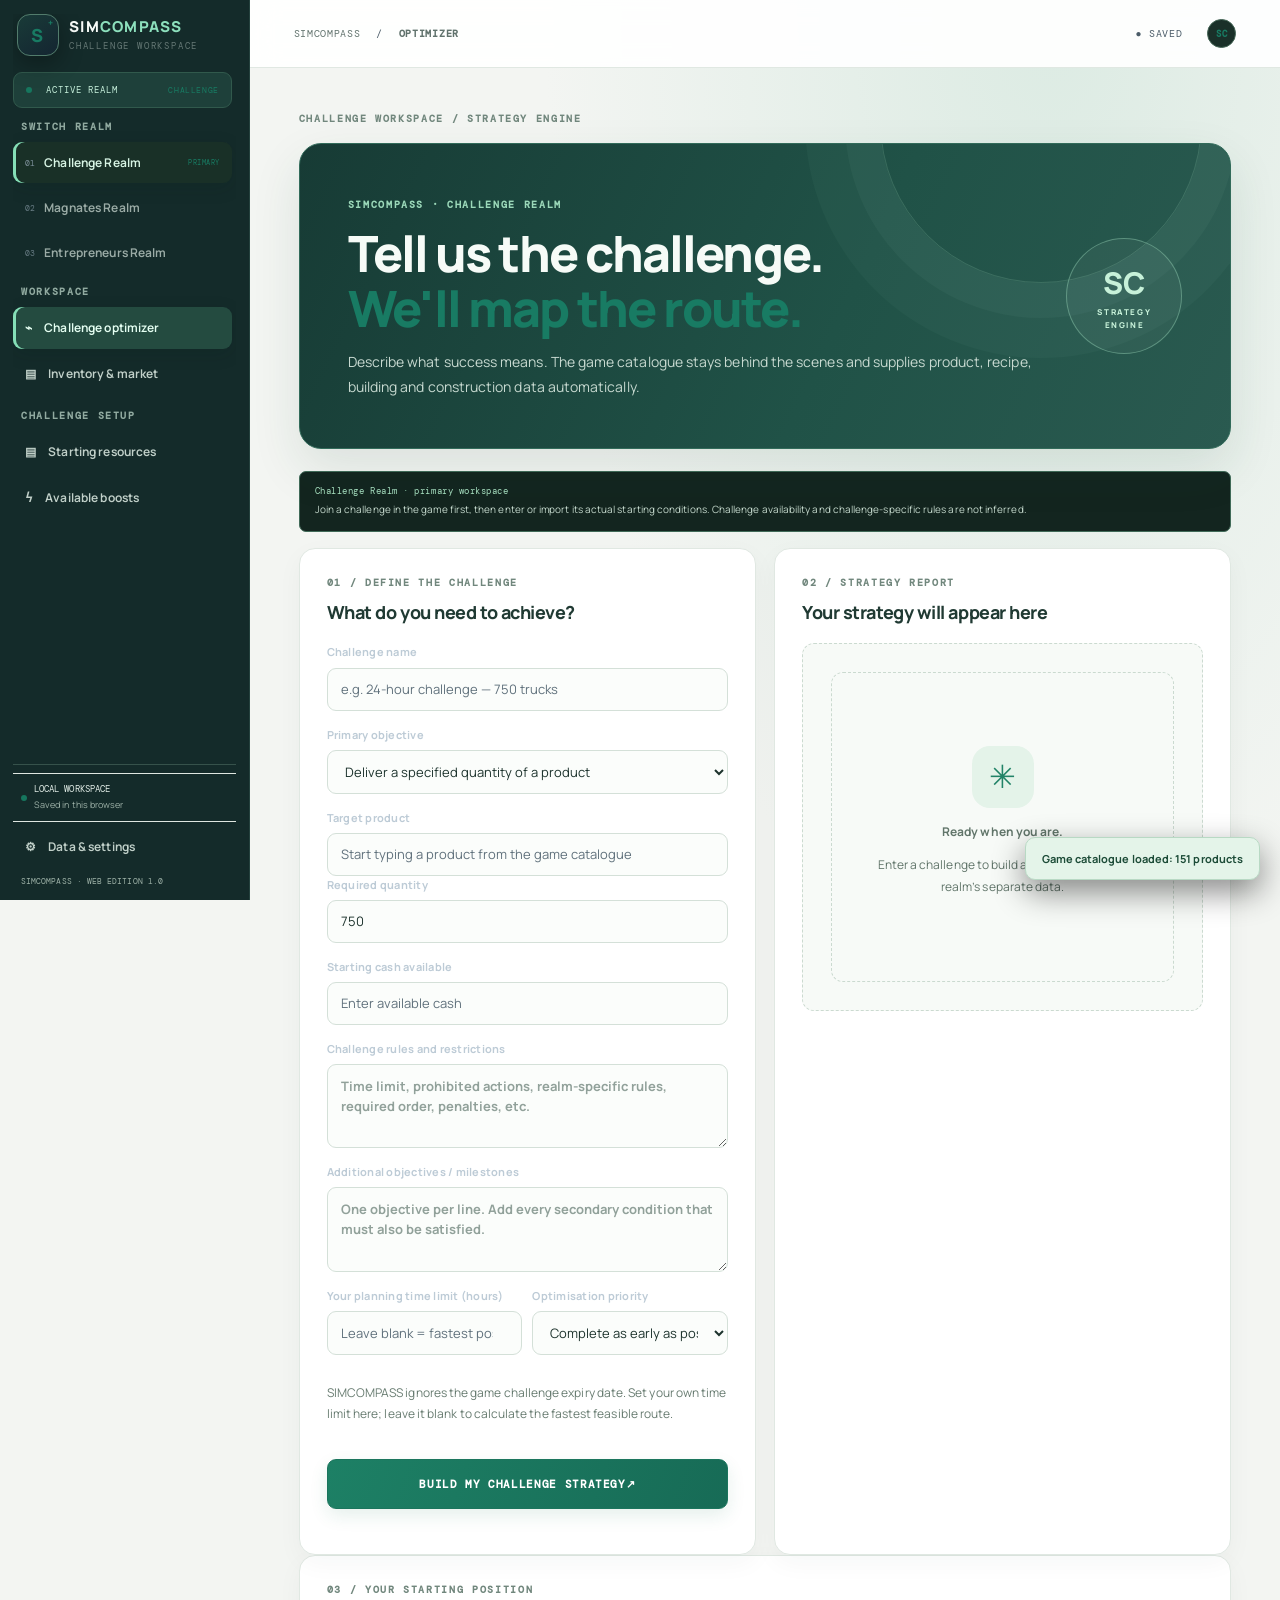
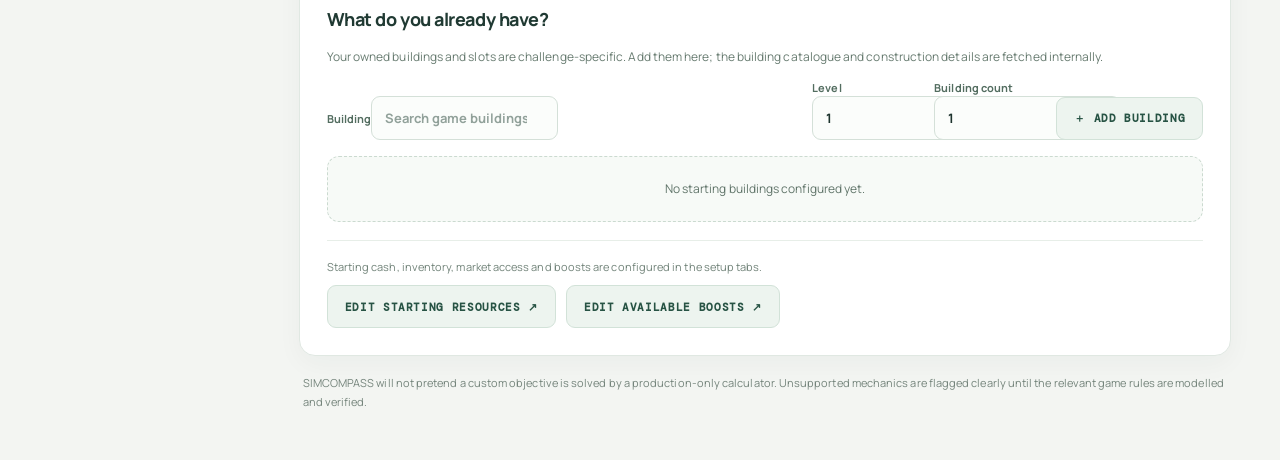
==== commit 72a90ea1: "Use building counts instead of per-building slots" ====
--- a/index.html
+++ b/index.html
@@ -37,7 +37,7 @@
 <article class="panel challenge-output-panel"><p class="eyebrow">02 / STRATEGY REPORT</p><h3 id="resultTitle">Your strategy will appear here</h3><div id="result" class="empty strategy-empty"><div class="empty-icon">✳</div><b>Ready when you are.</b><p>Once you enter the challenge, SIMCOMPASS will check the available game data, identify missing inputs and build a plan only where the mechanics and data support it.</p></div></article>
 </div>
 <article class="panel setup-panel"><div class="panel-heading"><div><p class="eyebrow">03 / YOUR STARTING POSITION</p><h3>What do you already have?</h3><p class="muted">Your owned buildings and slots are challenge-specific. Add them here; the building catalogue and construction details are fetched internally.</p></div></div>
-<div class="owned-building-entry"><label>Building<input id="ownedBuildingName" list="buildingNames" placeholder="Search game buildings"><datalist id="buildingNames"></datalist></label><label>Level<input id="ownedBuildingLevel" type="number" min="1" step="1" value="1"></label><label>Slots<input id="ownedBuildingSlots" type="number" min="0" step="1" value="1"></label><button class="secondary" id="addOwnedBuilding" type="button">＋ ADD BUILDING</button></div>
+<div class="owned-building-entry"><label>Building<input id="ownedBuildingName" list="buildingNames" placeholder="Search game buildings"><datalist id="buildingNames"></datalist></label><label>Level<input id="ownedBuildingLevel" type="number" min="1" step="1" value="1"></label><label>Building count<input id="ownedBuildingCount" type="number" min="0" step="1" value="1"></label><button class="secondary" id="addOwnedBuilding" type="button">＋ ADD BUILDING</button></div>
 <div id="ownedBuildingList" class="owned-building-list"><p class="empty">No starting buildings configured yet.</p></div>
 <div class="setup-footer"><span>Starting cash, inventory, market access and boosts are configured in the setup tabs.</span><button class="secondary" data-go="inventory">EDIT STARTING RESOURCES ↗</button><button class="secondary" data-go="boosts">EDIT AVAILABLE BOOSTS ↗</button></div>
 </article>
@@ -45,7 +45,7 @@
 </section>
 <section class="page" id="products"><div class="pagehead"><div><p class="eyebrow">DATABASE / 03</p><h1>Product <em>catalogue</em></h1><p class="sub">Create and maintain product records.</p></div><button class="primary" data-add="products">＋ ADD PRODUCT</button></div><article class="panel"><div class="toolbar"><input id="searchProducts" placeholder="Search products…"><span id="productCount">0 records</span></div><div class="tablewrap"><table><thead><tr><th>PRODUCT</th><th>CATEGORY</th><th>UNIT</th><th>STATUS</th><th></th></tr></thead><tbody id="productsTable"></tbody></table></div></article></section>
 <section class="page" id="recipes"><div class="pagehead"><div><p class="eyebrow">DATABASE / 04</p><h1>Production <em>recipes</em></h1><p class="sub">One product can have multiple production routes.</p></div><button class="primary" data-add="recipes">＋ ADD RECIPE</button></div><article class="panel"><div class="tablewrap"><table><thead><tr><th>OUTPUT</th><th>BUILDING</th><th>OUTPUT / RUN</th><th>DURATION</th><th>INPUTS</th><th></th></tr></thead><tbody id="recipesTable"></tbody></table></div></article></section>
-<section class="page" id="buildings"><div class="pagehead"><div><p class="eyebrow">DATABASE / 05</p><h1>Building <em>manager</em></h1><p class="sub">Record production buildings, levels and available slots.</p></div><button class="primary" data-add="buildings">＋ ADD BUILDING</button></div><article class="panel"><div class="tablewrap"><table><thead><tr><th>BUILDING</th><th>CONSTRUCTION TIME</th><th>OWNED LEVEL</th><th>OWNED SLOTS</th><th>PRODUCTS</th><th>GAME DATA</th><th></th></tr></thead><tbody id="buildingsTable"></tbody></table></div></article></section>
+<section class="page" id="buildings"><div class="pagehead"><div><p class="eyebrow">DATABASE / 05</p><h1>Building <em>manager</em></h1><p class="sub">Record production buildings, levels and building counts.</p></div><button class="primary" data-add="buildings">＋ ADD BUILDING</button></div><article class="panel"><div class="tablewrap"><table><thead><tr><th>BUILDING</th><th>CONSTRUCTION TIME</th><th>OWNED LEVEL</th><th>OWNED COUNT</th><th>PRODUCTS</th><th>GAME DATA</th><th></th></tr></thead><tbody id="buildingsTable"></tbody></table></div></article></section>
 <section class="page" id="boosts"><div class="pagehead"><div><p class="eyebrow">STRATEGY / 06</p><h1>Boost <em>manager</em></h1><p class="sub">Store multiple boosts, their effect, duration and stacking mode.</p></div><button class="primary" data-add="boosts">＋ ADD BOOST</button></div><article class="panel"><div class="tablewrap"><table><thead><tr><th>BOOST</th><th>SPEED BONUS</th><th>DURATION</th><th>STACKING</th><th></th></tr></thead><tbody id="boostsTable"></tbody></table></div></article><article class="panel note" id="boostRulesPanel"><p class="eyebrow">EFFECT-SCOPED BOOST SCHEDULER</p><h3>Configure boost coverage</h3><form id="boostRulesForm" class="form"><label>Boost name<input id="boostRuleName" required placeholder="e.g. Challenge-wide 2× boost"></label><div class="two"><label>Multiplier<input id="boostRuleMultiplier" type="number" min="0.01" step="any" value="2" required></label><label>Stacking rule<select id="boostRuleStack"><option value="multiply">Multiplicative</option><option value="add">Additive bonus</option><option value="highest">Highest effect only</option><option value="independent">Independent effects</option></select></label></div><div class="two"><label>Starts at<input id="boostRuleStart" type="datetime-local"></label><label>Ends at<input id="boostRuleEnd" type="datetime-local"></label></div><p class="eyebrow">SELECT AFFECTED SYSTEMS</p><div class="boost-effects"><label><input type="checkbox" id="boostProduction" checked> Production</label><label><input type="checkbox" id="boostRetail" checked> Retail</label><label><input type="checkbox" id="boostConstruction"> Construction</label><label><input type="checkbox" id="boostUpgrades"> Upgrades</label><label><input type="checkbox" id="boostMarket"> Market transactions</label></div><button class="primary">SAVE BOOST RULE</button></form><div id="boostRulesList" class="boost-rules-list"></div><p class="hint">Enter the actual game effect and timing. Unchecked categories remain unaffected.</p></article></section>
 <section class="page" id="inventory"><div class="pagehead"><div><p class="eyebrow">OPERATIONS / 07</p><h1>Inventory <em>& market</em></h1><p class="sub">A clean view of what you own and the latest captured market prices.</p></div><button class="primary" data-add="inventory">＋ ADD STOCK</button></div><article class="panel"><div class="tablewrap"><table><thead><tr><th>PRODUCT</th><th>INVENTORY</th><th>MARKET PRICE / UNIT</th><th></th></tr></thead><tbody id="inventoryTable"></tbody></table></div></article></section>
 <section class="page" id="settings"><p class="eyebrow">CONFIGURATION / 08</p><h1>Data & <em>settings</em></h1><p class="sub">Export backups, import data packages and preserve your workspace.</p><div class="columns"><article class="panel"><p class="eyebrow">PORTABLE DATA</p><h3>Backup & restore</h3><p class="muted">Export all records to JSON or import a previous backup.</p><button class="primary" id="export">EXPORT WORKSPACE ↓</button><label class="secondary filelabel">IMPORT JSON BACKUP<input type="file" id="import" accept=".json,application/json" hidden></label></article><article class="panel"><p class="eyebrow">REALM DATA BRIDGE</p><h3 id="realmBridgeTitle">Challenge Realm data</h3><p class="muted">Each realm has its own isolated SIMCOMPASS workspace. Import a SIMCOMPASS JSON backup for the selected realm; raw Sim Companies API responses are not yet supported by the import adapter.</p><div class="kv"><span>Selected realm</span><b id="bridgeRealmName">Challenge Realm</b></div><div class="kv"><span>Account connection</span><b class="amber">Not connected</b></div><div class="kv"><span>Sync method</span><b>Verified data import</b></div><div class="kv"><span>Realm isolation</span><b>Enabled</b></div><label class="secondary filelabel">IMPORT REALM BACKUP<input type="file" id="realmImport" accept=".json,application/json" hidden></label><div class="api-capture"><p class="eyebrow">LIVE GAME CONNECTION TEST</p><h4>Test automatic building-data access</h4><p class="muted">Tests the game’s read-only buildings endpoint using your existing browser session. If the browser blocks cross-site access, SIMCOMPASS will explain the limitation. This test does not place orders or change the game.</p><button class="primary" type="button" id="testLiveConnection">TEST LIVE BUILDINGS CONNECTION</button><div id="liveConnectionStatus" class="api-json-result" aria-live="polite">Not tested yet. One request maximum every five minutes.</div></div><div class="api-capture"><p class="eyebrow">AUTOMATIC API MAP</p><h4>Captured game data endpoints</h4><p class="muted">The connector records endpoint paths and JSON field names only. It does not copy cash, inventory or other private values in discovery mode.</p><div id="apiDiscoverySummary" class="api-json-result">No endpoint map imported yet.</div><button class="secondary" type="button" id="exportCapturedFeeds">COPY CAPTURED FEEDS ⧉</button></div><div class="api-capture"><p class="eyebrow">READ-ONLY API DISCOVERY</p><h4>Capture this realm's game data</h4><p class="muted">Paste the JSON response body from a Sim Companies data request. SIMCOMPASS will inspect its structure and save a local snapshot. It will not execute game actions or import credentials.</p><label for="apiJsonInput">API response JSON</label><textarea id="apiJsonInput" rows="7" placeholder='Paste only the response body here — not request headers, cookies, or tokens.' spellcheck="false"></textarea><button class="primary" type="button" id="analyzeApiJson">ANALYZE & SAVE SNAPSHOT</button><div id="apiJsonResult" class="api-json-result" aria-live="polite">No API response analysed yet.</div><details><summary>How to capture a response safely</summary><ol><li>Open Sim Companies and switch to the realm you want to inspect.</li><li>Press F12 in Chrome and select the Network tab, then choose Fetch/XHR.</li><li>Refresh the game page and open a request whose response clearly contains company, inventory, building or challenge data.</li><li>Copy only the Response body (JSON) and paste it above. Never copy Request Headers, Cookies, Authorization values or tokens.</li><li>Repeat separately for each realm. For Challenge Realm, join a challenge first so its challenge-specific data exists.</li></ol></details></div><p class="hint">Raw API responses are stored as isolated snapshots until their fields are verified and mapped. Never paste passwords, cookies, request headers, session tokens or authentication secrets. Live account linking is not enabled: Sim Companies does not publish a supported third-party OAuth flow, and its API guide restricts access to GET requests with a maximum of one request every five minutes.</p></article><article class="panel"><p class="eyebrow">APPLICATION STATUS</p><h3>Data integrity</h3><p class="muted">This is a browser-based local-first application. Each realm is stored separately in this browser; data is not automatically synchronized between devices.</p><div class="kv"><span>Schema</span><b>2.0 · realm-isolated</b></div><div class="kv"><span>Storage</span><b>Local browser storage</b></div><div class="kv"><span>Game data sync</span><b class="amber">Import / manual entry</b></div></article></div><article class="panel danger"><h3>Reset workspace</h3><p class="muted">Permanently clear all SIMCOMPASS records saved in this browser. Export a backup first if needed.</p><button class="dangerbtn" id="reset">RESET LOCAL DATA</button></article></section>
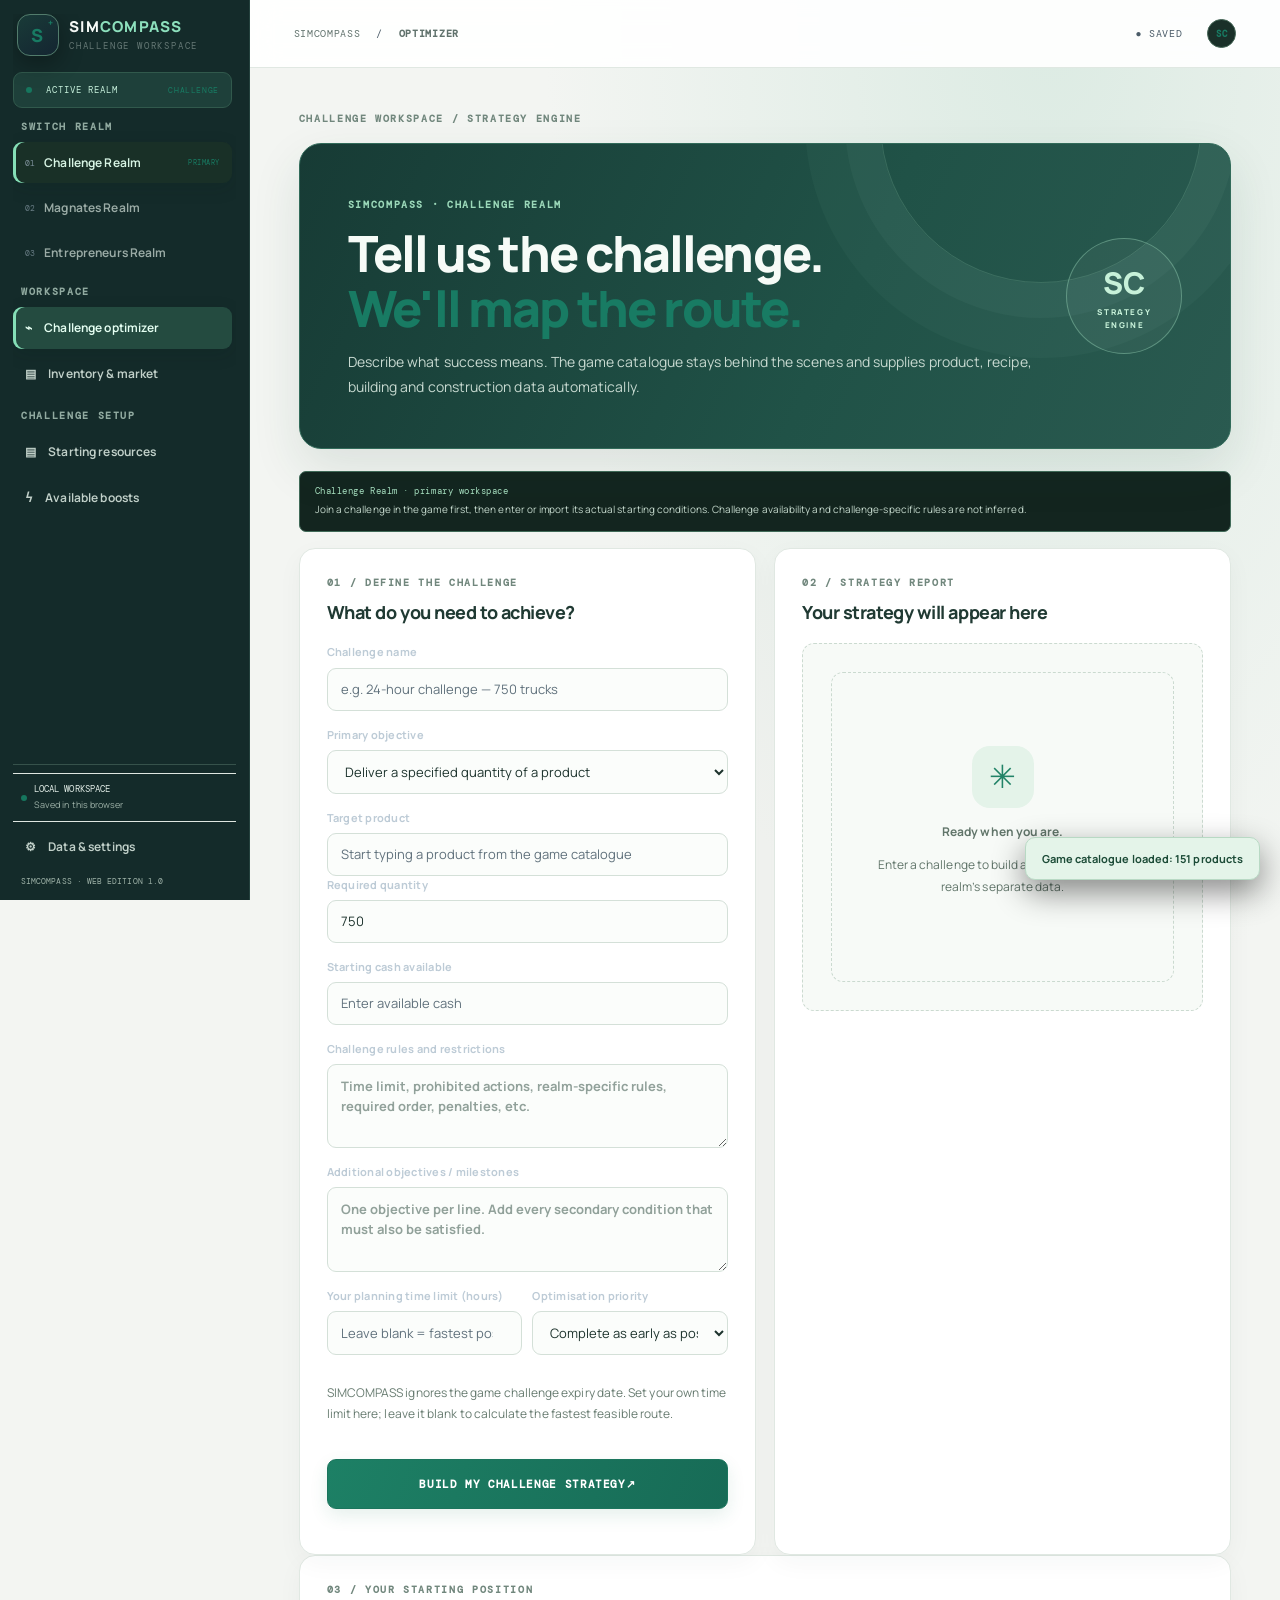
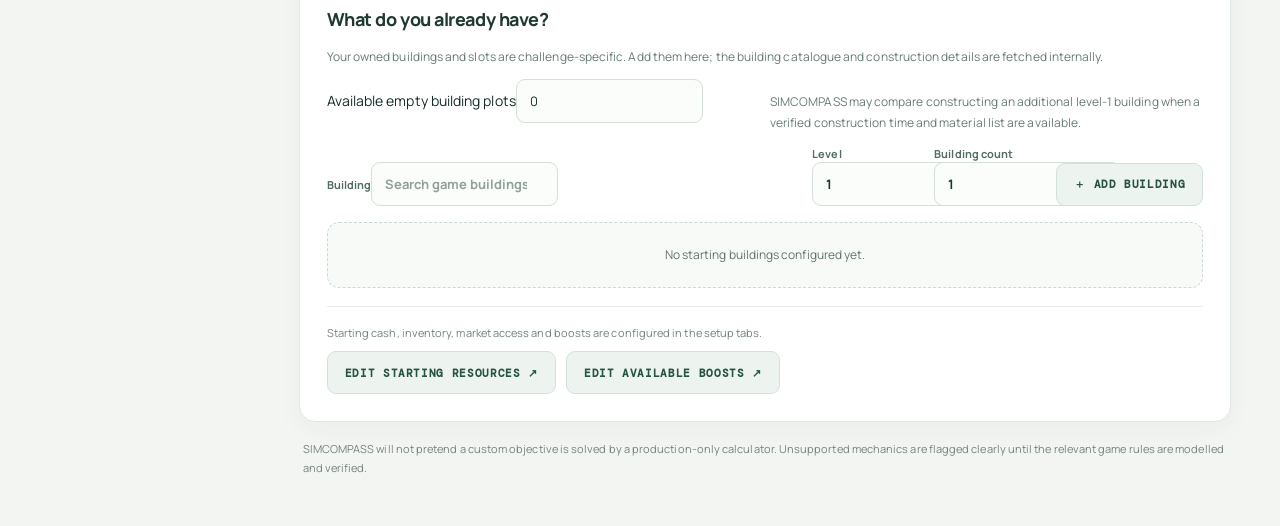
==== commit 2904754d: "Add available plot input for construction-aware optimisation" ====
--- a/index.html
+++ b/index.html
@@ -37,6 +37,7 @@
 <article class="panel challenge-output-panel"><p class="eyebrow">02 / STRATEGY REPORT</p><h3 id="resultTitle">Your strategy will appear here</h3><div id="result" class="empty strategy-empty"><div class="empty-icon">✳</div><b>Ready when you are.</b><p>Once you enter the challenge, SIMCOMPASS will check the available game data, identify missing inputs and build a plan only where the mechanics and data support it.</p></div></article>
 </div>
 <article class="panel setup-panel"><div class="panel-heading"><div><p class="eyebrow">03 / YOUR STARTING POSITION</p><h3>What do you already have?</h3><p class="muted">Your owned buildings and slots are challenge-specific. Add them here; the building catalogue and construction details are fetched internally.</p></div></div>
+<div class="two"><label>Available empty building plots<input id="freePlots" type="number" min="0" step="1" value="0"></label><p class="muted">SIMCOMPASS may compare constructing an additional level-1 building when a verified construction time and material list are available.</p></div>
 <div class="owned-building-entry"><label>Building<input id="ownedBuildingName" list="buildingNames" placeholder="Search game buildings"><datalist id="buildingNames"></datalist></label><label>Level<input id="ownedBuildingLevel" type="number" min="1" step="1" value="1"></label><label>Building count<input id="ownedBuildingCount" type="number" min="0" step="1" value="1"></label><button class="secondary" id="addOwnedBuilding" type="button">＋ ADD BUILDING</button></div>
 <div id="ownedBuildingList" class="owned-building-list"><p class="empty">No starting buildings configured yet.</p></div>
 <div class="setup-footer"><span>Starting cash, inventory, market access and boosts are configured in the setup tabs.</span><button class="secondary" data-go="inventory">EDIT STARTING RESOURCES ↗</button><button class="secondary" data-go="boosts">EDIT AVAILABLE BOOSTS ↗</button></div>
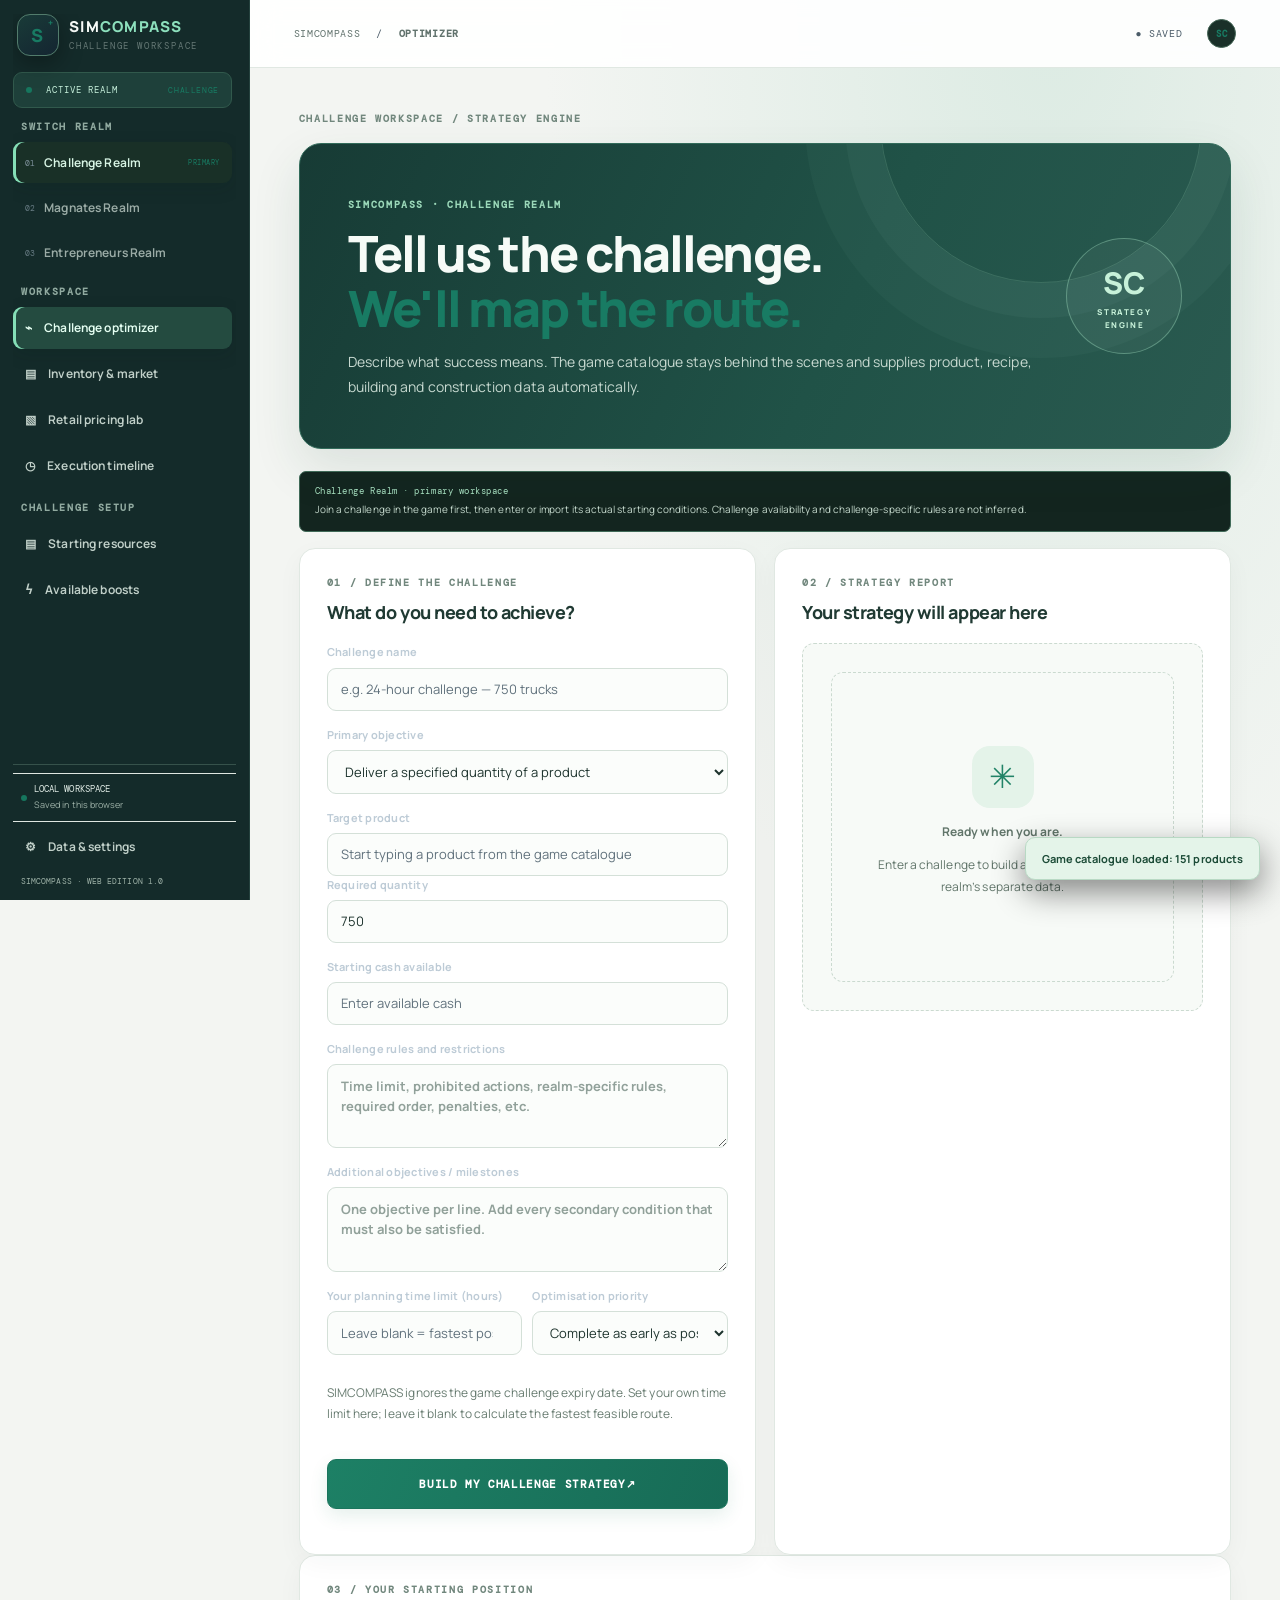
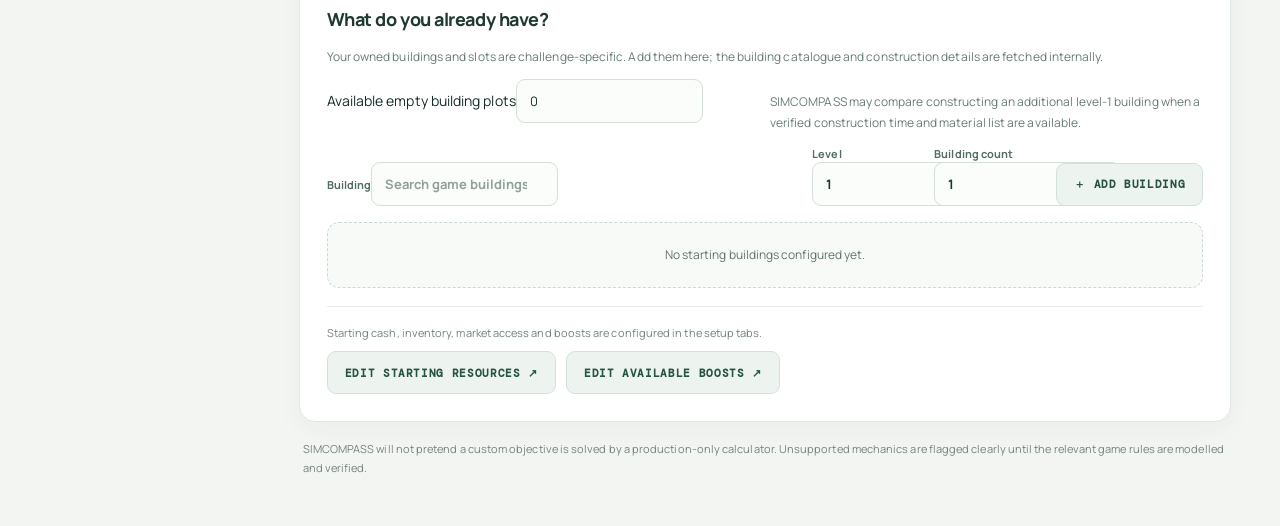
==== commit 7a2f5d52: "Expose retail analysis and execution timeline in navigation" ====
--- a/index.html
+++ b/index.html
@@ -1,10 +1,10 @@
 <!doctype html>
 <html lang="en"><head><meta charset="utf-8"><meta name="viewport" content="width=device-width,initial-scale=1"><meta name="theme-color" content="#0b1218"><meta name="description" content="SIMCOMPASS — Sim Companies production planning and Challenge Realm optimizer"><title>SIMCOMPASS | Challenge Control</title><link rel="stylesheet" href="styles.css"></head>
 <body><div class="layout">
-<aside class="sidebar" id="sidebar"><div class="sidebar-scroll"><a class="brand" href="#"><span class="mark">S<span>+</span></span><span>SIM<span class="mint">COMPASS</span><small>CHALLENGE CONTROL</small></span></a><div class="realm"><i></i> ACTIVE REALM <b id="activeRealmLabel">CHALLENGE</b></div><p class="navlabel">SWITCH REALM</p><nav class="realm-switcher" aria-label="Game realm selector"><button class="nav realm-choice active" data-realm="challenge"><span>01</span> Challenge Realm <small>PRIMARY</small></button><button class="nav realm-choice" data-realm="magnates"><span>02</span> Magnates Realm</button><button class="nav realm-choice" data-realm="entrepreneurs"><span>03</span> Entrepreneurs Realm</button></nav><p class="navlabel">WORKSPACE</p><nav><button class="nav active" data-page="optimizer">⌁　Challenge optimizer</button><button class="nav" data-page="inventory">▤　Inventory & market</button></nav><p class="navlabel">CHALLENGE SETUP</p><nav><button class="nav" data-page="inventory">▤　Starting resources</button><button class="nav" data-page="boosts">ϟ　Available boosts</button></nav></div><div class="sidebottom"><div class="local"><i></i><span><b>LOCAL WORKSPACE</b><small>Saved in this browser</small></span></div><button class="nav" data-page="settings">⚙　Data & settings</button><small class="version">SIMCOMPASS · WEB EDITION 1.0</small></div></aside>
+<aside class="sidebar" id="sidebar"><div class="sidebar-scroll"><a class="brand" href="#"><span class="mark">S<span>+</span></span><span>SIM<span class="mint">COMPASS</span><small>CHALLENGE CONTROL</small></span></a><div class="realm"><i></i> ACTIVE REALM <b id="activeRealmLabel">CHALLENGE</b></div><p class="navlabel">SWITCH REALM</p><nav class="realm-switcher" aria-label="Game realm selector"><button class="nav realm-choice active" data-realm="challenge"><span>01</span> Challenge Realm <small>PRIMARY</small></button><button class="nav realm-choice" data-realm="magnates"><span>02</span> Magnates Realm</button><button class="nav realm-choice" data-realm="entrepreneurs"><span>03</span> Entrepreneurs Realm</button></nav><p class="navlabel">WORKSPACE</p><nav><button class="nav active" data-page="optimizer">⌁　Challenge optimizer</button><button class="nav" data-page="inventory">▤　Inventory & market</button><button class="nav" data-page="retail">▧　Retail pricing lab</button><button class="nav" data-page="timeline">◷　Execution timeline</button></nav><p class="navlabel">CHALLENGE SETUP</p><nav><button class="nav" data-page="inventory">▤　Starting resources</button><button class="nav" data-page="boosts">ϟ　Available boosts</button></nav></div><div class="sidebottom"><div class="local"><i></i><span><b>LOCAL WORKSPACE</b><small>Saved in this browser</small></span></div><button class="nav" data-page="settings">⚙　Data & settings</button><small class="version">SIMCOMPASS · WEB EDITION 1.0</small></div></aside>
 <main><header class="top"><button id="menu" class="menubtn">☰</button><div>SIMCOMPASS <span>/</span> <b id="crumb">OPTIMIZER</b></div><div class="topright"><span id="saved">● SAVED</span><b class="avatar">SC</b></div></header><div class="content">
 <section class="page" id="dashboard"><p class="eyebrow">COMMAND CENTER / 01</p><div class="hero"><div><h1>Plan smarter.<br><em>Finish faster.</em></h1><p>Your Sim Companies Challenge Realm operations, brought into one control room.</p></div><div class="seal">SC<small>STRATEGY<br>CONSOLE</small></div></div><div class="notice"><b>i</b><span><strong>Workspace ready. Add verified game data to begin.</strong><small>SIMCOMPASS does not invent product recipes, building times or market prices. Populate the database with current in-game values.</small></span></div>
-<div class="sectiontitle"><div><p class="eyebrow">AT A GLANCE</p><h2>Operations overview</h2></div><small>YOUR WORKSPACE</small></div><div class="stats"><article><label>PRODUCTS</label><strong id="nProducts">0</strong><small>Product records</small></article><article><label>RECIPES</label><strong id="nRecipes">0</strong><small>Production routes</small></article><article><label>BUILDING SLOTS</label><strong id="nBuildings">0</strong><small>Configured capacity</small></article><article><label>BOOSTS</label><strong id="nBoosts">0</strong><small>Saved boost records</small></article></div>
+<div class="sectiontitle"><div><p class="eyebrow">AT A GLANCE</p><h2>Operations overview</h2></div><small>YOUR WORKSPACE</small></div><div class="stats"><article><label>PRODUCTS</label><strong id="nProducts">0</strong><small>Product records</small></article><article><label>RECIPES</label><strong id="nRecipes">0</strong><small>Production routes</small></article><article><label>BUILDINGS OWNED</label><strong id="nBuildings">0</strong><small>Total building count</small></article><article><label>BOOSTS</label><strong id="nBoosts">0</strong><small>Saved boost records</small></article></div>
 <div class="columns"><article class="panel"><p class="eyebrow">QUICK ACCESS</p><h3>Strategy workspace</h3><button class="quick" data-go="optimizer"><b>⌁</b><span><strong>Launch challenge optimizer</strong><small>Calculate a production plan</small></span>↗</button><button class="quick" data-go="inventory"><b>▤</b><span><strong>Update inventory & market</strong><small>Stock, prices and availability</small></span>↗</button><button class="quick" data-go="boosts"><b>ϟ</b><span><strong>Configure boosts</strong><small>Duration and stacking behavior</small></span>↗</button></article><article class="panel"><p class="eyebrow">DATA READINESS</p><h3>Database checklist</h3><div class="progress"><i id="progress"></i></div><div id="checklist"></div><small class="hint">Results depend on the accuracy and completeness of your entered data.</small></article></div><footer>INDEPENDENT COMMUNITY TOOL · NOT AFFILIATED WITH SIM COMPANIES</footer></section>
 <section class="page active" id="optimizer">
 <p class="eyebrow">CHALLENGE WORKSPACE / STRATEGY ENGINE</p>
--- a/styles.css
+++ b/styles.css
@@ -217,3 +217,11 @@
 .sidebar .sidebottom .local{margin-bottom:4px;padding:9px 8px;}
 .sidebar .sidebottom .version{padding-top:8px;}
 @media(max-height:650px){.sidebar{padding-top:9px!important;padding-bottom:9px!important}.sidebar-scroll .brand{margin-bottom:10px}.sidebar-scroll .realm{padding:7px;margin-bottom:8px}.sidebar-scroll nav{margin-bottom:8px}.sidebar-scroll .nav{padding-top:8px;padding-bottom:8px}.sidebar .sidebottom{padding-top:5px}.sidebar .sidebottom .local{padding:6px 8px}}
+
+/* Grouped Challenge Realm building controls */
+.owned-building-row{grid-template-columns:minmax(130px,1fr) 90px 90px 112px}
+.owned-building-row .scrap-option{display:flex;align-items:center;gap:6px;white-space:nowrap;font-size:11px;color:#718379}
+.owned-building-row .scrap-option input{width:15px;min-height:15px;height:15px;margin:0;padding:0!important;accent-color:#56b99a}
+@media(max-width:700px){.owned-building-row{grid-template-columns:1fr 1fr}.owned-building-row>b{grid-column:1/-1}.owned-building-row .scrap-option{grid-column:1/-1}}
+
+.owned-building-title{display:flex;align-items:center;gap:9px;min-width:0}.building-thumb{width:34px;height:34px;object-fit:contain;border-radius:7px;background:#f0f5f1;padding:3px}.owned-building-title b{overflow:hidden;text-overflow:ellipsis}
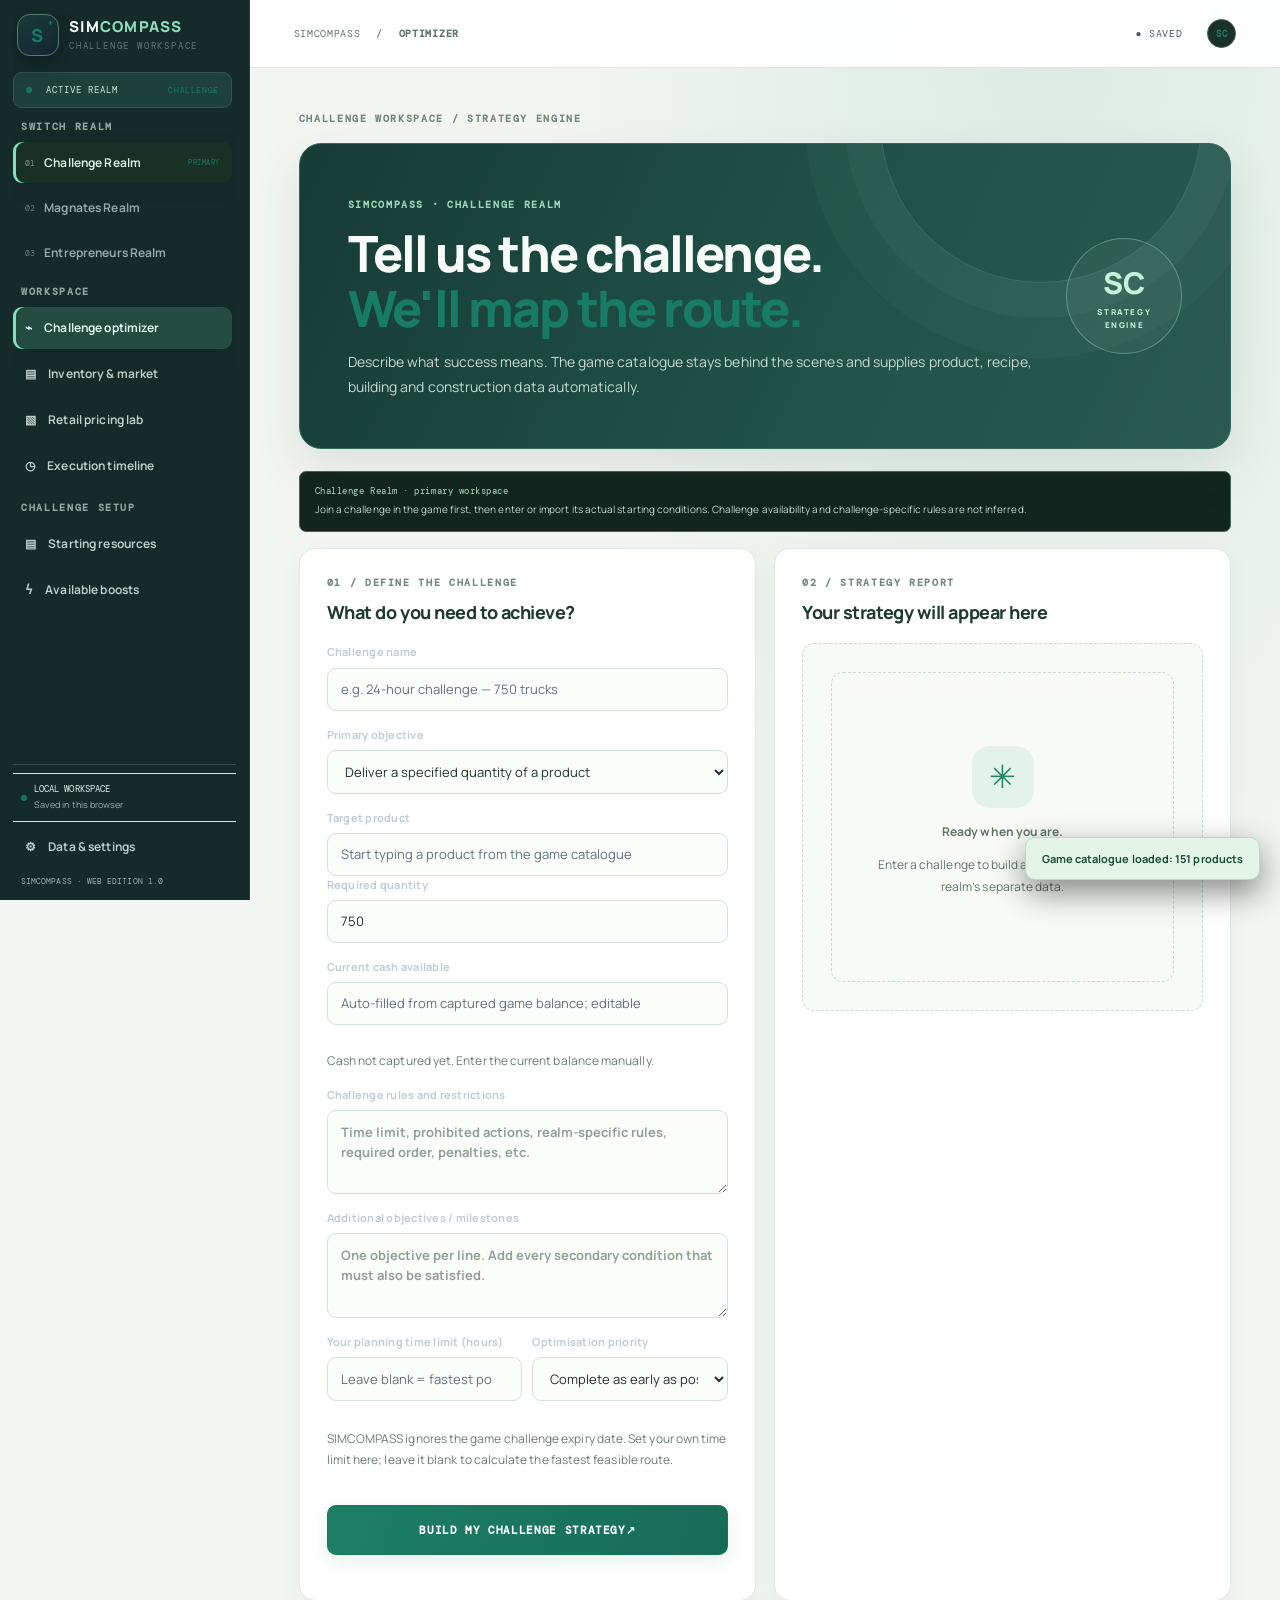
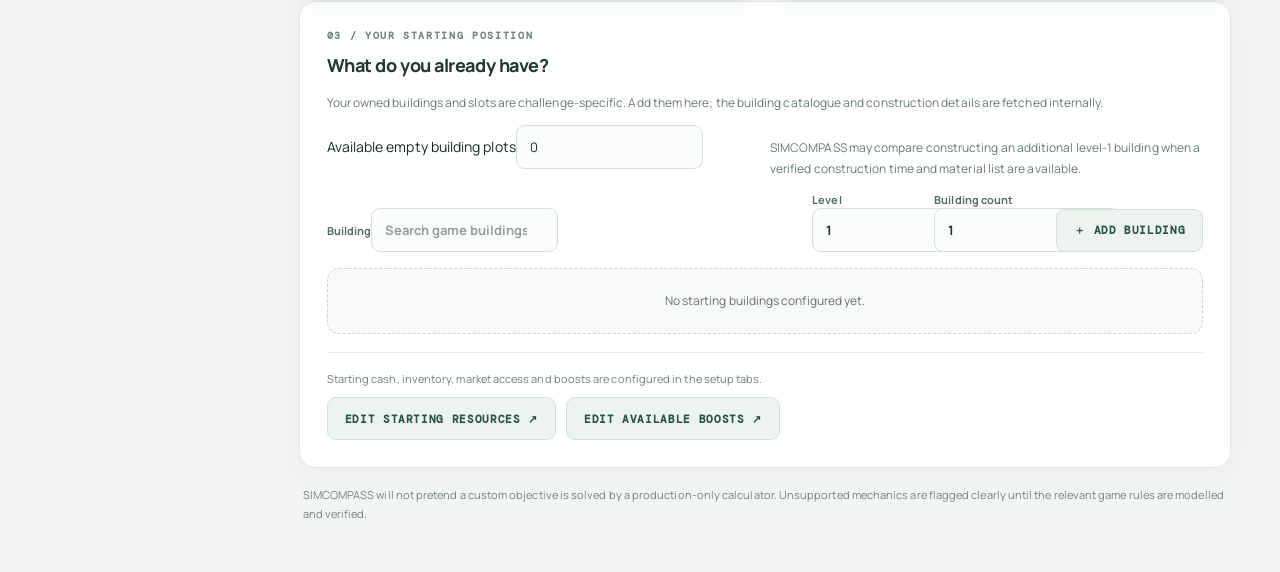
==== commit dfb5a8e7: "Display captured cash and challenge boost status" ====
--- a/index.html
+++ b/index.html
@@ -28,7 +28,7 @@
 </select></label>
 <div id="deliverFields"><label>Target product<input id="target" list="productNames" placeholder="Start typing a product from the game catalogue"><datalist id="productNames"></datalist></label><label>Required quantity<input id="quantity" type="number" min="0.0001" step="any" value="750"></label></div>
 <div id="genericFields" hidden><label>Exact success condition<textarea id="goalDescription" rows="3" placeholder="Describe the target exactly as shown in the challenge, including thresholds and conditions."></textarea></label><div class="two"><label>Target amount / threshold<input id="goalAmount" type="number" min="0" step="any" placeholder="If applicable"></label><label>Unit / measurement<input id="goalUnit" placeholder="e.g. cash, points, buildings"></label></div></div>
-<label>Starting cash available<input id="budget" type="number" min="0" step="any" placeholder="Enter available cash"></label>
+<label>Current cash available<input id="budget" type="number" min="0" step="any" placeholder="Auto-filled from captured game balance; editable"></label><small id="cashCaptureStatus" class="hint">Waiting for a safe current-cash capture. You can enter the balance manually.</small>
 <label>Challenge rules and restrictions<textarea id="challengeRules" rows="3" placeholder="Time limit, prohibited actions, realm-specific rules, required order, penalties, etc."></textarea></label>
 <label>Additional objectives / milestones<textarea id="extraObjectives" rows="3" placeholder="One objective per line. Add every secondary condition that must also be satisfied."></textarea></label>
 <div class="two"><label>Your planning time limit (hours)<input id="deadline" type="number" min="0.01" step="any" placeholder="Leave blank = fastest possible"></label><label>Optimisation priority<select id="objective"><option value="time">Complete as early as possible</option><option value="cost">Minimise cash required</option><option value="balanced">Balanced time and cash</option></select></label></div>
@@ -47,9 +47,9 @@
 <section class="page" id="products"><div class="pagehead"><div><p class="eyebrow">DATABASE / 03</p><h1>Product <em>catalogue</em></h1><p class="sub">Create and maintain product records.</p></div><button class="primary" data-add="products">＋ ADD PRODUCT</button></div><article class="panel"><div class="toolbar"><input id="searchProducts" placeholder="Search products…"><span id="productCount">0 records</span></div><div class="tablewrap"><table><thead><tr><th>PRODUCT</th><th>CATEGORY</th><th>UNIT</th><th>STATUS</th><th></th></tr></thead><tbody id="productsTable"></tbody></table></div></article></section>
 <section class="page" id="recipes"><div class="pagehead"><div><p class="eyebrow">DATABASE / 04</p><h1>Production <em>recipes</em></h1><p class="sub">One product can have multiple production routes.</p></div><button class="primary" data-add="recipes">＋ ADD RECIPE</button></div><article class="panel"><div class="tablewrap"><table><thead><tr><th>OUTPUT</th><th>BUILDING</th><th>OUTPUT / RUN</th><th>DURATION</th><th>INPUTS</th><th></th></tr></thead><tbody id="recipesTable"></tbody></table></div></article></section>
 <section class="page" id="buildings"><div class="pagehead"><div><p class="eyebrow">DATABASE / 05</p><h1>Building <em>manager</em></h1><p class="sub">Record production buildings, levels and building counts.</p></div><button class="primary" data-add="buildings">＋ ADD BUILDING</button></div><article class="panel"><div class="tablewrap"><table><thead><tr><th>BUILDING</th><th>CONSTRUCTION TIME</th><th>OWNED LEVEL</th><th>OWNED COUNT</th><th>PRODUCTS</th><th>GAME DATA</th><th></th></tr></thead><tbody id="buildingsTable"></tbody></table></div></article></section>
-<section class="page" id="boosts"><div class="pagehead"><div><p class="eyebrow">STRATEGY / 06</p><h1>Boost <em>manager</em></h1><p class="sub">Store multiple boosts, their effect, duration and stacking mode.</p></div><button class="primary" data-add="boosts">＋ ADD BOOST</button></div><article class="panel"><div class="tablewrap"><table><thead><tr><th>BOOST</th><th>SPEED BONUS</th><th>DURATION</th><th>STACKING</th><th></th></tr></thead><tbody id="boostsTable"></tbody></table></div></article><article class="panel note" id="boostRulesPanel"><p class="eyebrow">EFFECT-SCOPED BOOST SCHEDULER</p><h3>Configure boost coverage</h3><form id="boostRulesForm" class="form"><label>Boost name<input id="boostRuleName" required placeholder="e.g. Challenge-wide 2× boost"></label><div class="two"><label>Multiplier<input id="boostRuleMultiplier" type="number" min="0.01" step="any" value="2" required></label><label>Stacking rule<select id="boostRuleStack"><option value="multiply">Multiplicative</option><option value="add">Additive bonus</option><option value="highest">Highest effect only</option><option value="independent">Independent effects</option></select></label></div><div class="two"><label>Starts at<input id="boostRuleStart" type="datetime-local"></label><label>Ends at<input id="boostRuleEnd" type="datetime-local"></label></div><p class="eyebrow">SELECT AFFECTED SYSTEMS</p><div class="boost-effects"><label><input type="checkbox" id="boostProduction" checked> Production</label><label><input type="checkbox" id="boostRetail" checked> Retail</label><label><input type="checkbox" id="boostConstruction"> Construction</label><label><input type="checkbox" id="boostUpgrades"> Upgrades</label><label><input type="checkbox" id="boostMarket"> Market transactions</label></div><button class="primary">SAVE BOOST RULE</button></form><div id="boostRulesList" class="boost-rules-list"></div><p class="hint">Enter the actual game effect and timing. Unchecked categories remain unaffected.</p></article></section>
+<section class="page" id="boosts"><div class="pagehead"><div><p class="eyebrow">STRATEGY / 06</p><h1>Boost <em>manager</em></h1><p class="sub">Store multiple boosts, their effect, duration and stacking mode.</p></div><button class="primary" data-add="boosts">＋ ADD BOOST</button></div><article class="panel"><div class="tablewrap"><table><thead><tr><th>BOOST</th><th>SPEED BONUS</th><th>DURATION</th><th>STACKING</th><th></th></tr></thead><tbody id="boostsTable"></tbody></table></div></article><article class="panel note" id="liveBoostStatus"><p class="eyebrow">CAPTURED CHALLENGE BOOST DATA</p><p>Waiting for the next game-data import.</p></article><article class="panel note" id="boostRulesPanel"><p class="eyebrow">EFFECT-SCOPED BOOST SCHEDULER</p><h3>Configure boost coverage</h3><form id="boostRulesForm" class="form"><label>Boost name<input id="boostRuleName" required placeholder="e.g. Challenge-wide 2× boost"></label><div class="two"><label>Multiplier<input id="boostRuleMultiplier" type="number" min="0.01" step="any" value="2" required></label><label>Stacking rule<select id="boostRuleStack"><option value="multiply">Multiplicative</option><option value="add">Additive bonus</option><option value="highest">Highest effect only</option><option value="independent">Independent effects</option></select></label></div><div class="two"><label>Starts at<input id="boostRuleStart" type="datetime-local"></label><label>Ends at<input id="boostRuleEnd" type="datetime-local"></label></div><p class="eyebrow">SELECT AFFECTED SYSTEMS</p><div class="boost-effects"><label><input type="checkbox" id="boostProduction" checked> Production</label><label><input type="checkbox" id="boostRetail" checked> Retail</label><label><input type="checkbox" id="boostConstruction"> Construction</label><label><input type="checkbox" id="boostUpgrades"> Upgrades</label><label><input type="checkbox" id="boostMarket"> Market transactions</label></div><button class="primary">SAVE BOOST RULE</button></form><div id="boostRulesList" class="boost-rules-list"></div><p class="hint">Enter the actual game effect and timing. Unchecked categories remain unaffected.</p></article></section>
 <section class="page" id="inventory"><div class="pagehead"><div><p class="eyebrow">OPERATIONS / 07</p><h1>Inventory <em>& market</em></h1><p class="sub">A clean view of what you own and the latest captured market prices.</p></div><button class="primary" data-add="inventory">＋ ADD STOCK</button></div><article class="panel"><div class="tablewrap"><table><thead><tr><th>PRODUCT</th><th>INVENTORY</th><th>MARKET PRICE / UNIT</th><th></th></tr></thead><tbody id="inventoryTable"></tbody></table></div></article></section>
-<section class="page" id="settings"><p class="eyebrow">CONFIGURATION / 08</p><h1>Data & <em>settings</em></h1><p class="sub">Export backups, import data packages and preserve your workspace.</p><div class="columns"><article class="panel"><p class="eyebrow">PORTABLE DATA</p><h3>Backup & restore</h3><p class="muted">Export all records to JSON or import a previous backup.</p><button class="primary" id="export">EXPORT WORKSPACE ↓</button><label class="secondary filelabel">IMPORT JSON BACKUP<input type="file" id="import" accept=".json,application/json" hidden></label></article><article class="panel"><p class="eyebrow">REALM DATA BRIDGE</p><h3 id="realmBridgeTitle">Challenge Realm data</h3><p class="muted">Each realm has its own isolated SIMCOMPASS workspace. Import a SIMCOMPASS JSON backup for the selected realm; raw Sim Companies API responses are not yet supported by the import adapter.</p><div class="kv"><span>Selected realm</span><b id="bridgeRealmName">Challenge Realm</b></div><div class="kv"><span>Account connection</span><b class="amber">Not connected</b></div><div class="kv"><span>Sync method</span><b>Verified data import</b></div><div class="kv"><span>Realm isolation</span><b>Enabled</b></div><label class="secondary filelabel">IMPORT REALM BACKUP<input type="file" id="realmImport" accept=".json,application/json" hidden></label><div class="api-capture"><p class="eyebrow">LIVE GAME CONNECTION TEST</p><h4>Test automatic building-data access</h4><p class="muted">Tests the game’s read-only buildings endpoint using your existing browser session. If the browser blocks cross-site access, SIMCOMPASS will explain the limitation. This test does not place orders or change the game.</p><button class="primary" type="button" id="testLiveConnection">TEST LIVE BUILDINGS CONNECTION</button><div id="liveConnectionStatus" class="api-json-result" aria-live="polite">Not tested yet. One request maximum every five minutes.</div></div><div class="api-capture"><p class="eyebrow">AUTOMATIC API MAP</p><h4>Captured game data endpoints</h4><p class="muted">The connector records endpoint paths and JSON field names only. It does not copy cash, inventory or other private values in discovery mode.</p><div id="apiDiscoverySummary" class="api-json-result">No endpoint map imported yet.</div><button class="secondary" type="button" id="exportCapturedFeeds">COPY CAPTURED FEEDS ⧉</button></div><div class="api-capture"><p class="eyebrow">READ-ONLY API DISCOVERY</p><h4>Capture this realm's game data</h4><p class="muted">Paste the JSON response body from a Sim Companies data request. SIMCOMPASS will inspect its structure and save a local snapshot. It will not execute game actions or import credentials.</p><label for="apiJsonInput">API response JSON</label><textarea id="apiJsonInput" rows="7" placeholder='Paste only the response body here — not request headers, cookies, or tokens.' spellcheck="false"></textarea><button class="primary" type="button" id="analyzeApiJson">ANALYZE & SAVE SNAPSHOT</button><div id="apiJsonResult" class="api-json-result" aria-live="polite">No API response analysed yet.</div><details><summary>How to capture a response safely</summary><ol><li>Open Sim Companies and switch to the realm you want to inspect.</li><li>Press F12 in Chrome and select the Network tab, then choose Fetch/XHR.</li><li>Refresh the game page and open a request whose response clearly contains company, inventory, building or challenge data.</li><li>Copy only the Response body (JSON) and paste it above. Never copy Request Headers, Cookies, Authorization values or tokens.</li><li>Repeat separately for each realm. For Challenge Realm, join a challenge first so its challenge-specific data exists.</li></ol></details></div><p class="hint">Raw API responses are stored as isolated snapshots until their fields are verified and mapped. Never paste passwords, cookies, request headers, session tokens or authentication secrets. Live account linking is not enabled: Sim Companies does not publish a supported third-party OAuth flow, and its API guide restricts access to GET requests with a maximum of one request every five minutes.</p></article><article class="panel"><p class="eyebrow">APPLICATION STATUS</p><h3>Data integrity</h3><p class="muted">This is a browser-based local-first application. Each realm is stored separately in this browser; data is not automatically synchronized between devices.</p><div class="kv"><span>Schema</span><b>2.0 · realm-isolated</b></div><div class="kv"><span>Storage</span><b>Local browser storage</b></div><div class="kv"><span>Game data sync</span><b class="amber">Import / manual entry</b></div></article></div><article class="panel danger"><h3>Reset workspace</h3><p class="muted">Permanently clear all SIMCOMPASS records saved in this browser. Export a backup first if needed.</p><button class="dangerbtn" id="reset">RESET LOCAL DATA</button></article></section>
+<section class="page" id="settings"><p class="eyebrow">CONFIGURATION / 08</p><h1>Data & <em>settings</em></h1><p class="sub">Export backups, import data packages and preserve your workspace.</p><div class="columns"><article class="panel"><p class="eyebrow">PORTABLE DATA</p><h3>Backup & restore</h3><p class="muted">Export all records to JSON or import a previous backup.</p><button class="primary" id="export">EXPORT WORKSPACE ↓</button><label class="secondary filelabel">IMPORT JSON BACKUP<input type="file" id="import" accept=".json,application/json" hidden></label></article><article class="panel"><p class="eyebrow">REALM DATA BRIDGE</p><h3 id="realmBridgeTitle">Challenge Realm data</h3><p class="muted">Each realm has its own isolated SIMCOMPASS workspace. Import a SIMCOMPASS JSON backup for the selected realm; raw Sim Companies API responses are not yet supported by the import adapter.</p><div class="kv"><span>Selected realm</span><b id="bridgeRealmName">Challenge Realm</b></div><div class="kv"><span>Account connection</span><b class="amber">Not connected</b></div><div class="kv"><span>Sync method</span><b>Verified data import</b></div><div class="kv"><span>Realm isolation</span><b>Enabled</b></div><label class="secondary filelabel">IMPORT REALM BACKUP<input type="file" id="realmImport" accept=".json,application/json" hidden></label><div class="api-capture"><p class="eyebrow">AUTOMATIC API MAP</p><h4>Captured game data endpoints</h4><p class="muted">The connector records endpoint paths and JSON field names only. It does not copy cash, inventory or other private values in discovery mode.</p><div id="apiDiscoverySummary" class="api-json-result">No endpoint map imported yet.</div><button class="secondary" type="button" id="exportCapturedFeeds">COPY CAPTURED FEEDS ⧉</button></div><div class="api-capture"><p class="eyebrow">READ-ONLY API DISCOVERY</p><h4>Capture this realm's game data</h4><p class="muted">Paste the JSON response body from a Sim Companies data request. SIMCOMPASS will inspect its structure and save a local snapshot. It will not execute game actions or import credentials.</p><label for="apiJsonInput">API response JSON</label><textarea id="apiJsonInput" rows="7" placeholder='Paste only the response body here — not request headers, cookies, or tokens.' spellcheck="false"></textarea><button class="primary" type="button" id="analyzeApiJson">ANALYZE & SAVE SNAPSHOT</button><div id="apiJsonResult" class="api-json-result" aria-live="polite">No API response analysed yet.</div><details><summary>How to capture a response safely</summary><ol><li>Open Sim Companies and switch to the realm you want to inspect.</li><li>Press F12 in Chrome and select the Network tab, then choose Fetch/XHR.</li><li>Refresh the game page and open a request whose response clearly contains company, inventory, building or challenge data.</li><li>Copy only the Response body (JSON) and paste it above. Never copy Request Headers, Cookies, Authorization values or tokens.</li><li>Repeat separately for each realm. For Challenge Realm, join a challenge first so its challenge-specific data exists.</li></ol></details></div><p class="hint">Raw API responses are stored as isolated snapshots until their fields are verified and mapped. Never paste passwords, cookies, request headers, session tokens or authentication secrets. Live account linking is not enabled: Sim Companies does not publish a supported third-party OAuth flow, and its API guide restricts access to GET requests with a maximum of one request every five minutes.</p></article><article class="panel"><p class="eyebrow">APPLICATION STATUS</p><h3>Data integrity</h3><p class="muted">This is a browser-based local-first application. Each realm is stored separately in this browser; data is not automatically synchronized between devices.</p><div class="kv"><span>Schema</span><b>2.0 · realm-isolated</b></div><div class="kv"><span>Storage</span><b>Local browser storage</b></div><div class="kv"><span>Game data sync</span><b class="amber">Import / manual entry</b></div></article></div><article class="panel danger"><h3>Reset workspace</h3><p class="muted">Permanently clear all SIMCOMPASS records saved in this browser. Export a backup first if needed.</p><button class="dangerbtn" id="reset">RESET LOCAL DATA</button></article></section>
 
 <section class="page" id="retail">
 <p class="eyebrow">REVENUE ENGINE / 09</p><h1>Retail <em>pricing lab</em></h1>
@@ -78,4 +78,4 @@
 <div id="actionList" class="action-list"><div class="empty">No actions scheduled yet. Add your first action.</div></div></article>
 <article class="panel note"><b>Execution tracking</b><p>Mark actions complete as you perform them. If actual cash, stock, production time or retail sales differ from the plan, update the challenge inputs and recalculate before following later steps.</p></article>
 </section></div></main></div>
-<div class="overlay" id="overlay"><div class="modal"><div class="modalhead"><div><p class="eyebrow">DATABASE ENTRY</p><h3 id="modalTitle">Add record</h3></div><button id="close" class="x">×</button></div><form id="recordForm"><div id="fields" class="form"></div><div class="modalactions"><button type="button" class="secondary" id="cancel">CANCEL</button><button class="primary">SAVE RECORD</button></div></form></div></div><div class="toast" id="toast"></div><script src="app.js"></script><script src="advanced.js"></script><script src="game-connector.js"></script></body></html>+<div class="overlay" id="overlay"><div class="modal"><div class="modalhead"><div><p class="eyebrow">DATABASE ENTRY</p><h3 id="modalTitle">Add record</h3></div><button id="close" class="x">×</button></div><form id="recordForm"><div id="fields" class="form"></div><div class="modalactions"><button type="button" class="secondary" id="cancel">CANCEL</button><button class="primary">SAVE RECORD</button></div></form></div></div><div class="toast" id="toast"></div><script src="app.js"></script><script src="advanced.js"></script></body></html>
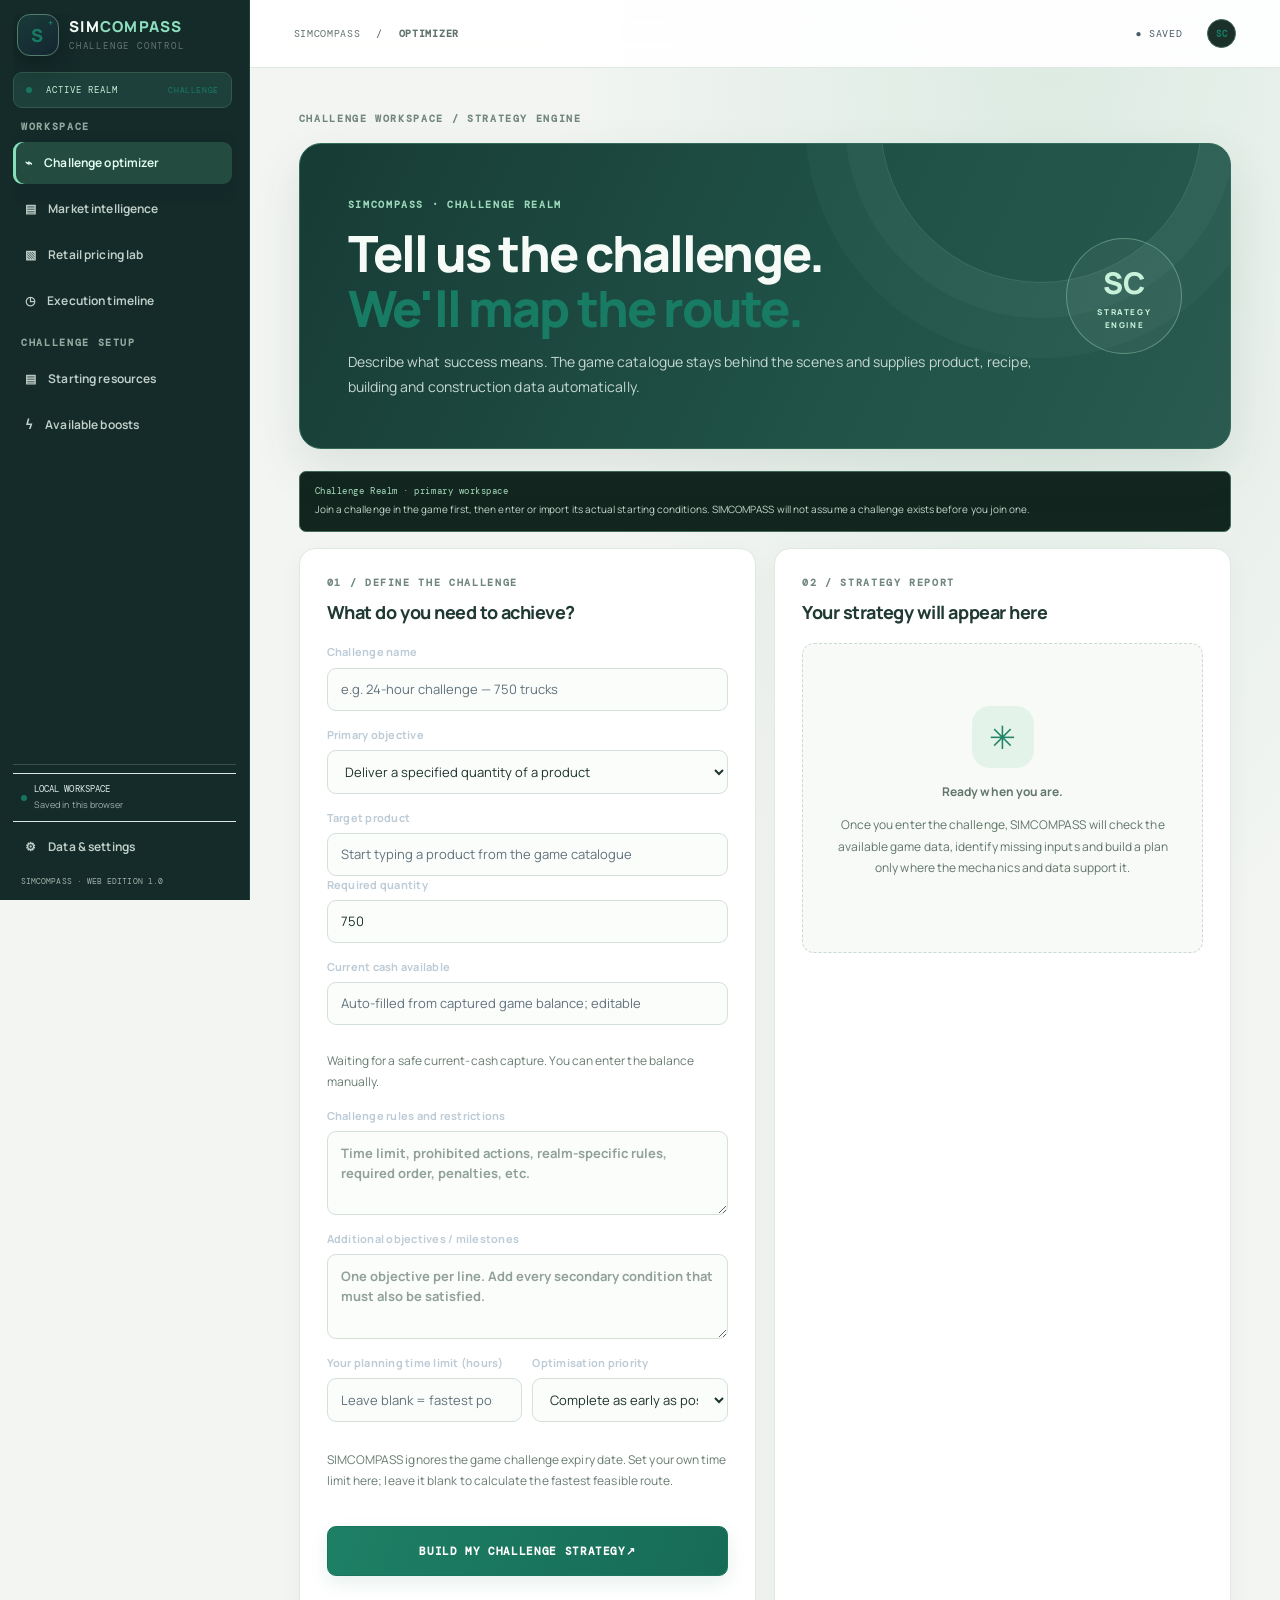
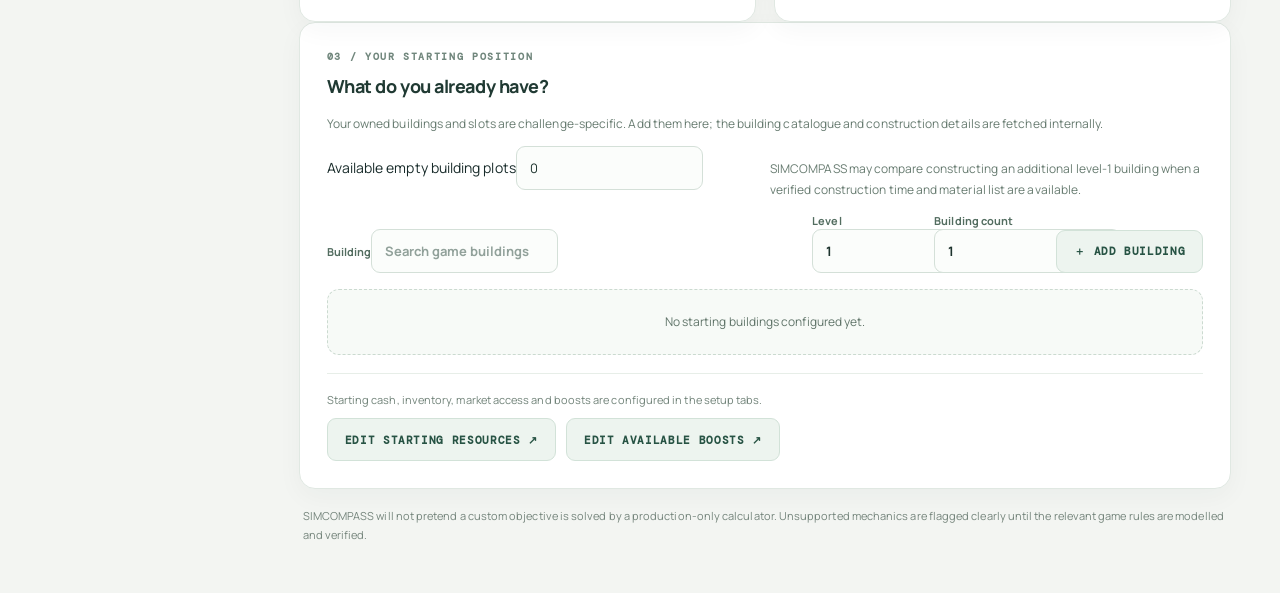
==== commit 0d19a58f: "Make Challenge Realm-only navigation and separate Market Intelligence page" ====
--- a/index.html
+++ b/index.html
@@ -1,7 +1,7 @@
 <!doctype html>
 <html lang="en"><head><meta charset="utf-8"><meta name="viewport" content="width=device-width,initial-scale=1"><meta name="theme-color" content="#0b1218"><meta name="description" content="SIMCOMPASS — Sim Companies production planning and Challenge Realm optimizer"><title>SIMCOMPASS | Challenge Control</title><link rel="stylesheet" href="styles.css"></head>
 <body><div class="layout">
-<aside class="sidebar" id="sidebar"><div class="sidebar-scroll"><a class="brand" href="#"><span class="mark">S<span>+</span></span><span>SIM<span class="mint">COMPASS</span><small>CHALLENGE CONTROL</small></span></a><div class="realm"><i></i> ACTIVE REALM <b id="activeRealmLabel">CHALLENGE</b></div><p class="navlabel">SWITCH REALM</p><nav class="realm-switcher" aria-label="Game realm selector"><button class="nav realm-choice active" data-realm="challenge"><span>01</span> Challenge Realm <small>PRIMARY</small></button><button class="nav realm-choice" data-realm="magnates"><span>02</span> Magnates Realm</button><button class="nav realm-choice" data-realm="entrepreneurs"><span>03</span> Entrepreneurs Realm</button></nav><p class="navlabel">WORKSPACE</p><nav><button class="nav active" data-page="optimizer">⌁　Challenge optimizer</button><button class="nav" data-page="inventory">▤　Inventory & market</button><button class="nav" data-page="retail">▧　Retail pricing lab</button><button class="nav" data-page="timeline">◷　Execution timeline</button></nav><p class="navlabel">CHALLENGE SETUP</p><nav><button class="nav" data-page="inventory">▤　Starting resources</button><button class="nav" data-page="boosts">ϟ　Available boosts</button></nav></div><div class="sidebottom"><div class="local"><i></i><span><b>LOCAL WORKSPACE</b><small>Saved in this browser</small></span></div><button class="nav" data-page="settings">⚙　Data & settings</button><small class="version">SIMCOMPASS · WEB EDITION 1.0</small></div></aside>
+<aside class="sidebar" id="sidebar"><div class="sidebar-scroll"><a class="brand" href="#"><span class="mark">S<span>+</span></span><span>SIM<span class="mint">COMPASS</span><small>CHALLENGE CONTROL</small></span></a><div class="realm"><i></i> ACTIVE REALM <b id="activeRealmLabel">CHALLENGE</b></div><p class="navlabel">WORKSPACE</p><nav><button class="nav active" data-page="optimizer">⌁　Challenge optimizer</button><button class="nav" data-page="market">▤　Market intelligence</button><button class="nav" data-page="retail">▧　Retail pricing lab</button><button class="nav" data-page="timeline">◷　Execution timeline</button></nav><p class="navlabel">CHALLENGE SETUP</p><nav><button class="nav" data-page="inventory">▤　Starting resources</button><button class="nav" data-page="boosts">ϟ　Available boosts</button></nav></div><div class="sidebottom"><div class="local"><i></i><span><b>LOCAL WORKSPACE</b><small>Saved in this browser</small></span></div><button class="nav" data-page="settings">⚙　Data & settings</button><small class="version">SIMCOMPASS · WEB EDITION 1.0</small></div></aside>
 <main><header class="top"><button id="menu" class="menubtn">☰</button><div>SIMCOMPASS <span>/</span> <b id="crumb">OPTIMIZER</b></div><div class="topright"><span id="saved">● SAVED</span><b class="avatar">SC</b></div></header><div class="content">
 <section class="page" id="dashboard"><p class="eyebrow">COMMAND CENTER / 01</p><div class="hero"><div><h1>Plan smarter.<br><em>Finish faster.</em></h1><p>Your Sim Companies Challenge Realm operations, brought into one control room.</p></div><div class="seal">SC<small>STRATEGY<br>CONSOLE</small></div></div><div class="notice"><b>i</b><span><strong>Workspace ready. Add verified game data to begin.</strong><small>SIMCOMPASS does not invent product recipes, building times or market prices. Populate the database with current in-game values.</small></span></div>
 <div class="sectiontitle"><div><p class="eyebrow">AT A GLANCE</p><h2>Operations overview</h2></div><small>YOUR WORKSPACE</small></div><div class="stats"><article><label>PRODUCTS</label><strong id="nProducts">0</strong><small>Product records</small></article><article><label>RECIPES</label><strong id="nRecipes">0</strong><small>Production routes</small></article><article><label>BUILDINGS OWNED</label><strong id="nBuildings">0</strong><small>Total building count</small></article><article><label>BOOSTS</label><strong id="nBoosts">0</strong><small>Saved boost records</small></article></div>
@@ -48,8 +48,9 @@
 <section class="page" id="recipes"><div class="pagehead"><div><p class="eyebrow">DATABASE / 04</p><h1>Production <em>recipes</em></h1><p class="sub">One product can have multiple production routes.</p></div><button class="primary" data-add="recipes">＋ ADD RECIPE</button></div><article class="panel"><div class="tablewrap"><table><thead><tr><th>OUTPUT</th><th>BUILDING</th><th>OUTPUT / RUN</th><th>DURATION</th><th>INPUTS</th><th></th></tr></thead><tbody id="recipesTable"></tbody></table></div></article></section>
 <section class="page" id="buildings"><div class="pagehead"><div><p class="eyebrow">DATABASE / 05</p><h1>Building <em>manager</em></h1><p class="sub">Record production buildings, levels and building counts.</p></div><button class="primary" data-add="buildings">＋ ADD BUILDING</button></div><article class="panel"><div class="tablewrap"><table><thead><tr><th>BUILDING</th><th>CONSTRUCTION TIME</th><th>OWNED LEVEL</th><th>OWNED COUNT</th><th>PRODUCTS</th><th>GAME DATA</th><th></th></tr></thead><tbody id="buildingsTable"></tbody></table></div></article></section>
 <section class="page" id="boosts"><div class="pagehead"><div><p class="eyebrow">STRATEGY / 06</p><h1>Boost <em>manager</em></h1><p class="sub">Store multiple boosts, their effect, duration and stacking mode.</p></div><button class="primary" data-add="boosts">＋ ADD BOOST</button></div><article class="panel"><div class="tablewrap"><table><thead><tr><th>BOOST</th><th>SPEED BONUS</th><th>DURATION</th><th>STACKING</th><th></th></tr></thead><tbody id="boostsTable"></tbody></table></div></article><article class="panel note" id="liveBoostStatus"><p class="eyebrow">CAPTURED CHALLENGE BOOST DATA</p><p>Waiting for the next game-data import.</p></article><article class="panel note" id="boostRulesPanel"><p class="eyebrow">EFFECT-SCOPED BOOST SCHEDULER</p><h3>Configure boost coverage</h3><form id="boostRulesForm" class="form"><label>Boost name<input id="boostRuleName" required placeholder="e.g. Challenge-wide 2× boost"></label><div class="two"><label>Multiplier<input id="boostRuleMultiplier" type="number" min="0.01" step="any" value="2" required></label><label>Stacking rule<select id="boostRuleStack"><option value="multiply">Multiplicative</option><option value="add">Additive bonus</option><option value="highest">Highest effect only</option><option value="independent">Independent effects</option></select></label></div><div class="two"><label>Starts at<input id="boostRuleStart" type="datetime-local"></label><label>Ends at<input id="boostRuleEnd" type="datetime-local"></label></div><p class="eyebrow">SELECT AFFECTED SYSTEMS</p><div class="boost-effects"><label><input type="checkbox" id="boostProduction" checked> Production</label><label><input type="checkbox" id="boostRetail" checked> Retail</label><label><input type="checkbox" id="boostConstruction"> Construction</label><label><input type="checkbox" id="boostUpgrades"> Upgrades</label><label><input type="checkbox" id="boostMarket"> Market transactions</label></div><button class="primary">SAVE BOOST RULE</button></form><div id="boostRulesList" class="boost-rules-list"></div><p class="hint">Enter the actual game effect and timing. Unchecked categories remain unaffected.</p></article></section>
-<section class="page" id="inventory"><div class="pagehead"><div><p class="eyebrow">OPERATIONS / 07</p><h1>Inventory <em>& market</em></h1><p class="sub">A clean view of what you own and the latest captured market prices.</p></div><button class="primary" data-add="inventory">＋ ADD STOCK</button></div><article class="panel"><div class="tablewrap"><table><thead><tr><th>PRODUCT</th><th>INVENTORY</th><th>MARKET PRICE / UNIT</th><th></th></tr></thead><tbody id="inventoryTable"></tbody></table></div></article></section>
-<section class="page" id="settings"><p class="eyebrow">CONFIGURATION / 08</p><h1>Data & <em>settings</em></h1><p class="sub">Export backups, import data packages and preserve your workspace.</p><div class="columns"><article class="panel"><p class="eyebrow">PORTABLE DATA</p><h3>Backup & restore</h3><p class="muted">Export all records to JSON or import a previous backup.</p><button class="primary" id="export">EXPORT WORKSPACE ↓</button><label class="secondary filelabel">IMPORT JSON BACKUP<input type="file" id="import" accept=".json,application/json" hidden></label></article><article class="panel"><p class="eyebrow">REALM DATA BRIDGE</p><h3 id="realmBridgeTitle">Challenge Realm data</h3><p class="muted">Each realm has its own isolated SIMCOMPASS workspace. Import a SIMCOMPASS JSON backup for the selected realm; raw Sim Companies API responses are not yet supported by the import adapter.</p><div class="kv"><span>Selected realm</span><b id="bridgeRealmName">Challenge Realm</b></div><div class="kv"><span>Account connection</span><b class="amber">Not connected</b></div><div class="kv"><span>Sync method</span><b>Verified data import</b></div><div class="kv"><span>Realm isolation</span><b>Enabled</b></div><label class="secondary filelabel">IMPORT REALM BACKUP<input type="file" id="realmImport" accept=".json,application/json" hidden></label><div class="api-capture"><p class="eyebrow">AUTOMATIC API MAP</p><h4>Captured game data endpoints</h4><p class="muted">The connector records endpoint paths and JSON field names only. It does not copy cash, inventory or other private values in discovery mode.</p><div id="apiDiscoverySummary" class="api-json-result">No endpoint map imported yet.</div><button class="secondary" type="button" id="exportCapturedFeeds">COPY CAPTURED FEEDS ⧉</button></div><div class="api-capture"><p class="eyebrow">READ-ONLY API DISCOVERY</p><h4>Capture this realm's game data</h4><p class="muted">Paste the JSON response body from a Sim Companies data request. SIMCOMPASS will inspect its structure and save a local snapshot. It will not execute game actions or import credentials.</p><label for="apiJsonInput">API response JSON</label><textarea id="apiJsonInput" rows="7" placeholder='Paste only the response body here — not request headers, cookies, or tokens.' spellcheck="false"></textarea><button class="primary" type="button" id="analyzeApiJson">ANALYZE & SAVE SNAPSHOT</button><div id="apiJsonResult" class="api-json-result" aria-live="polite">No API response analysed yet.</div><details><summary>How to capture a response safely</summary><ol><li>Open Sim Companies and switch to the realm you want to inspect.</li><li>Press F12 in Chrome and select the Network tab, then choose Fetch/XHR.</li><li>Refresh the game page and open a request whose response clearly contains company, inventory, building or challenge data.</li><li>Copy only the Response body (JSON) and paste it above. Never copy Request Headers, Cookies, Authorization values or tokens.</li><li>Repeat separately for each realm. For Challenge Realm, join a challenge first so its challenge-specific data exists.</li></ol></details></div><p class="hint">Raw API responses are stored as isolated snapshots until their fields are verified and mapped. Never paste passwords, cookies, request headers, session tokens or authentication secrets. Live account linking is not enabled: Sim Companies does not publish a supported third-party OAuth flow, and its API guide restricts access to GET requests with a maximum of one request every five minutes.</p></article><article class="panel"><p class="eyebrow">APPLICATION STATUS</p><h3>Data integrity</h3><p class="muted">This is a browser-based local-first application. Each realm is stored separately in this browser; data is not automatically synchronized between devices.</p><div class="kv"><span>Schema</span><b>2.0 · realm-isolated</b></div><div class="kv"><span>Storage</span><b>Local browser storage</b></div><div class="kv"><span>Game data sync</span><b class="amber">Import / manual entry</b></div></article></div><article class="panel danger"><h3>Reset workspace</h3><p class="muted">Permanently clear all SIMCOMPASS records saved in this browser. Export a backup first if needed.</p><button class="dangerbtn" id="reset">RESET LOCAL DATA</button></article></section>
+<section class="page" id="inventory"><div class="pagehead"><div><p class="eyebrow">OPERATIONS / 07</p><h1>Starting <em>resources</em></h1><p class="sub">Only quantities already owned by your Challenge Realm company. Market prices are managed separately.</p></div><button class="primary" data-add="inventory">＋ ADD STOCK</button></div><article class="panel"><div class="tablewrap"><table><thead><tr><th>PRODUCT</th><th>ON-HAND QUANTITY</th><th></th></tr></thead><tbody id="inventoryTable"></tbody></table></div></article></section>
+<section class="page" id="market"><div class="pagehead"><div><p class="eyebrow">MARKET DATA / 08</p><h1>Market <em>intelligence</em></h1><p class="sub">Independent Challenge Realm prices. Updating a price never changes owned stock.</p></div></div><article class="panel"><div class="tablewrap"><table><thead><tr><th>PRODUCT</th><th>MARKET PRICE / UNIT</th><th>SOURCE</th></tr></thead><tbody id="marketPricesTable"></tbody></table></div></article></section>
+<section class="page" id="settings"><p class="eyebrow">CONFIGURATION / 08</p><h1>Data & <em>settings</em></h1><p class="sub">Export backups, import data packages and preserve your workspace.</p><div class="columns"><article class="panel"><p class="eyebrow">PORTABLE DATA</p><h3>Backup & restore</h3><p class="muted">Export all records to JSON or import a previous backup.</p><button class="primary" id="export">EXPORT WORKSPACE ↓</button><label class="secondary filelabel">IMPORT JSON BACKUP<input type="file" id="import" accept=".json,application/json" hidden></label></article><article class="panel"><p class="eyebrow">CHALLENGE REALM DATA</p><h3>Read-only game data import</h3><p class="muted">This release supports Challenge Realm only. Other realm integrations are reserved for a future update.</p><div class="kv"><span>Account connection</span><b class="amber">Not connected</b></div><div class="kv"><span>Sync method</span><b>Verified data import</b></div><div class="kv"><span>Realm isolation</span><b>Enabled</b></div><div class="api-capture"><p class="eyebrow">AUTOMATIC API MAP</p><h4>Captured game data endpoints</h4><p class="muted">The connector records endpoint paths and JSON field names only. It does not copy cash, inventory or other private values in discovery mode.</p><div id="apiDiscoverySummary" class="api-json-result">No endpoint map imported yet.</div><button class="secondary" type="button" id="exportCapturedFeeds">COPY CAPTURED FEEDS ⧉</button></div><div class="api-capture"><p class="eyebrow">READ-ONLY API DISCOVERY</p><h4>Capture this realm's game data</h4><p class="muted">Paste the JSON response body from a Sim Companies data request. SIMCOMPASS will inspect its structure and save a local snapshot. It will not execute game actions or import credentials.</p><label for="apiJsonInput">API response JSON</label><textarea id="apiJsonInput" rows="7" placeholder='Paste only the response body here — not request headers, cookies, or tokens.' spellcheck="false"></textarea><button class="primary" type="button" id="analyzeApiJson">ANALYZE & SAVE SNAPSHOT</button><div id="apiJsonResult" class="api-json-result" aria-live="polite">No API response analysed yet.</div><details><summary>How to capture a response safely</summary><ol><li>Open Sim Companies and switch to the realm you want to inspect.</li><li>Press F12 in Chrome and select the Network tab, then choose Fetch/XHR.</li><li>Refresh the game page and open a request whose response clearly contains company, inventory, building or challenge data.</li><li>Copy only the Response body (JSON) and paste it above. Never copy Request Headers, Cookies, Authorization values or tokens.</li><li>Repeat separately for each realm. For Challenge Realm, join a challenge first so its challenge-specific data exists.</li></ol></details></div><p class="hint">Raw API responses are stored as isolated snapshots until their fields are verified and mapped. Never paste passwords, cookies, request headers, session tokens or authentication secrets. Live account linking is not enabled: Sim Companies does not publish a supported third-party OAuth flow, and its API guide restricts access to GET requests with a maximum of one request every five minutes.</p></article><article class="panel"><p class="eyebrow">APPLICATION STATUS</p><h3>Data integrity</h3><p class="muted">This is a browser-based local-first application. Each realm is stored separately in this browser; data is not automatically synchronized between devices.</p><div class="kv"><span>Schema</span><b>2.0 · realm-isolated</b></div><div class="kv"><span>Storage</span><b>Local browser storage</b></div><div class="kv"><span>Game data sync</span><b class="amber">Import / manual entry</b></div></article></div><article class="panel danger"><h3>Reset workspace</h3><p class="muted">Permanently clear all SIMCOMPASS records saved in this browser. Export a backup first if needed.</p><button class="dangerbtn" id="reset">RESET LOCAL DATA</button></article></section>
 
 <section class="page" id="retail">
 <p class="eyebrow">REVENUE ENGINE / 09</p><h1>Retail <em>pricing lab</em></h1>
